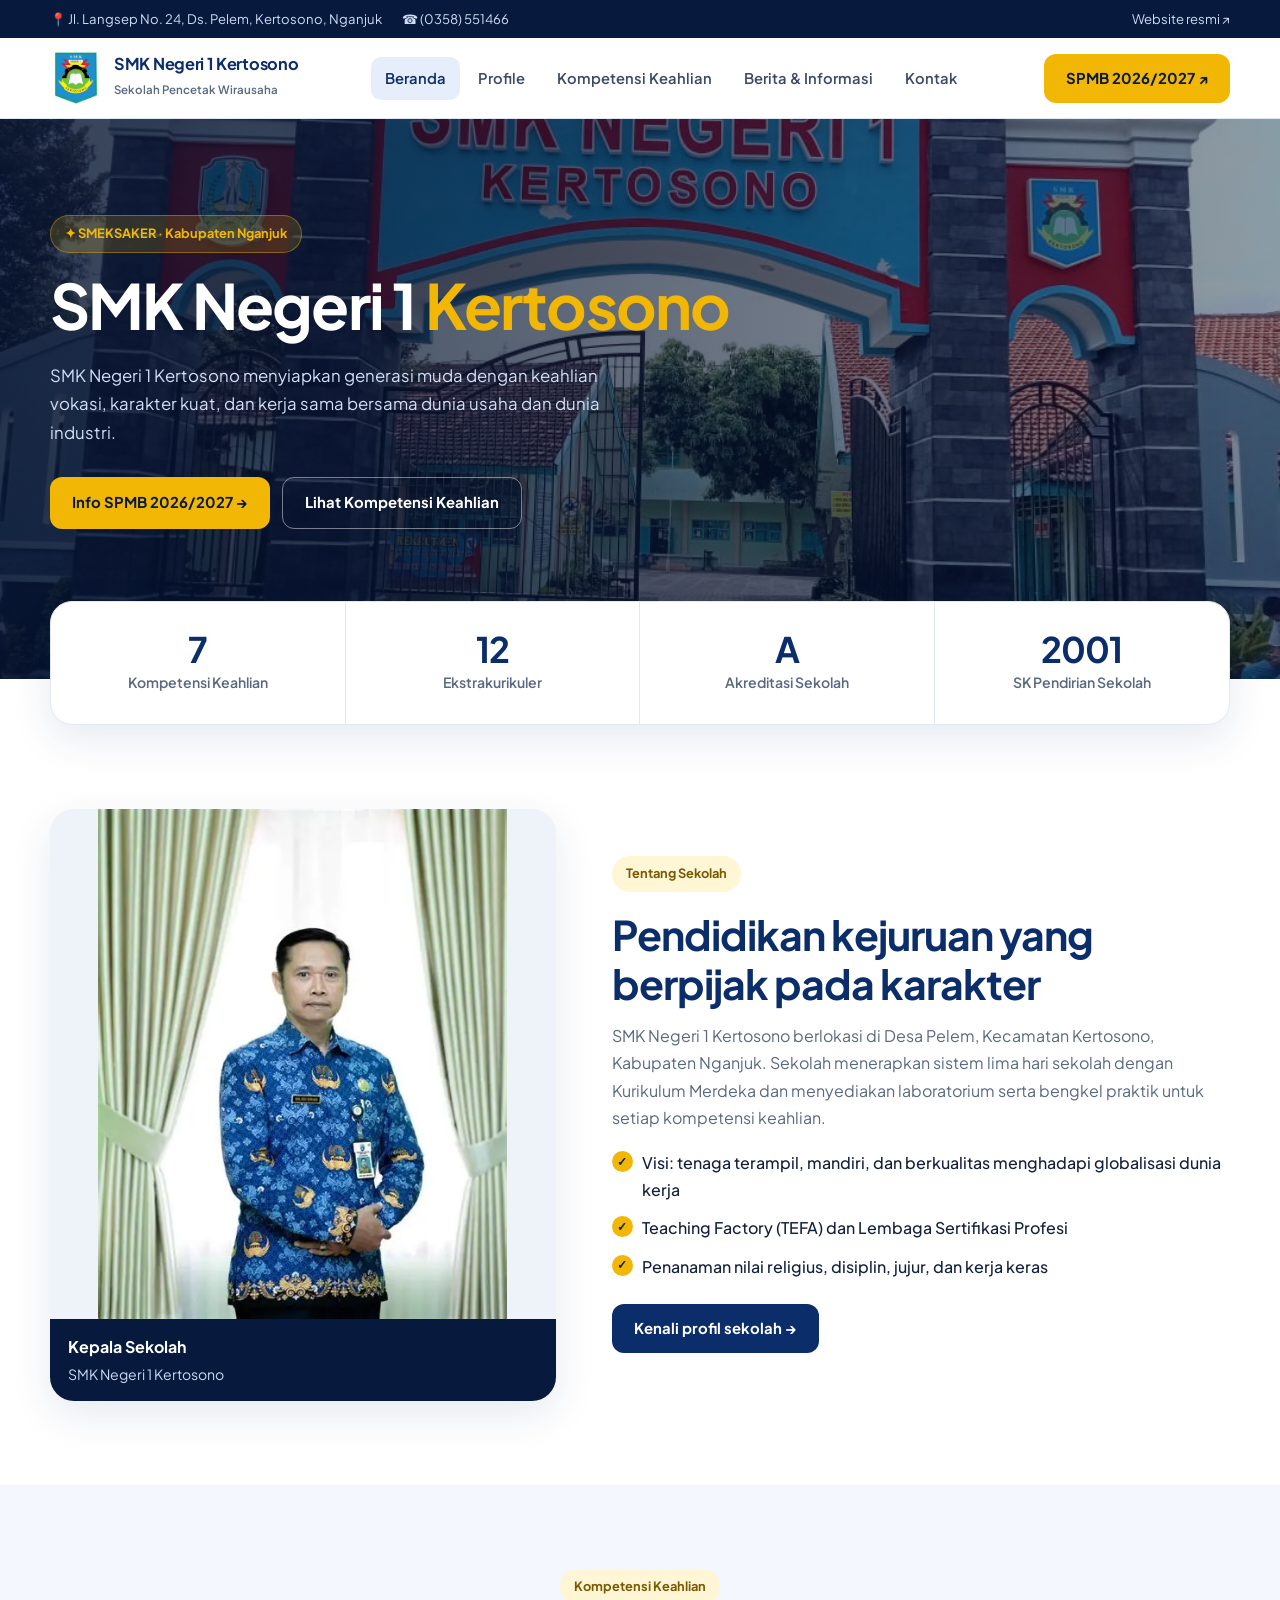
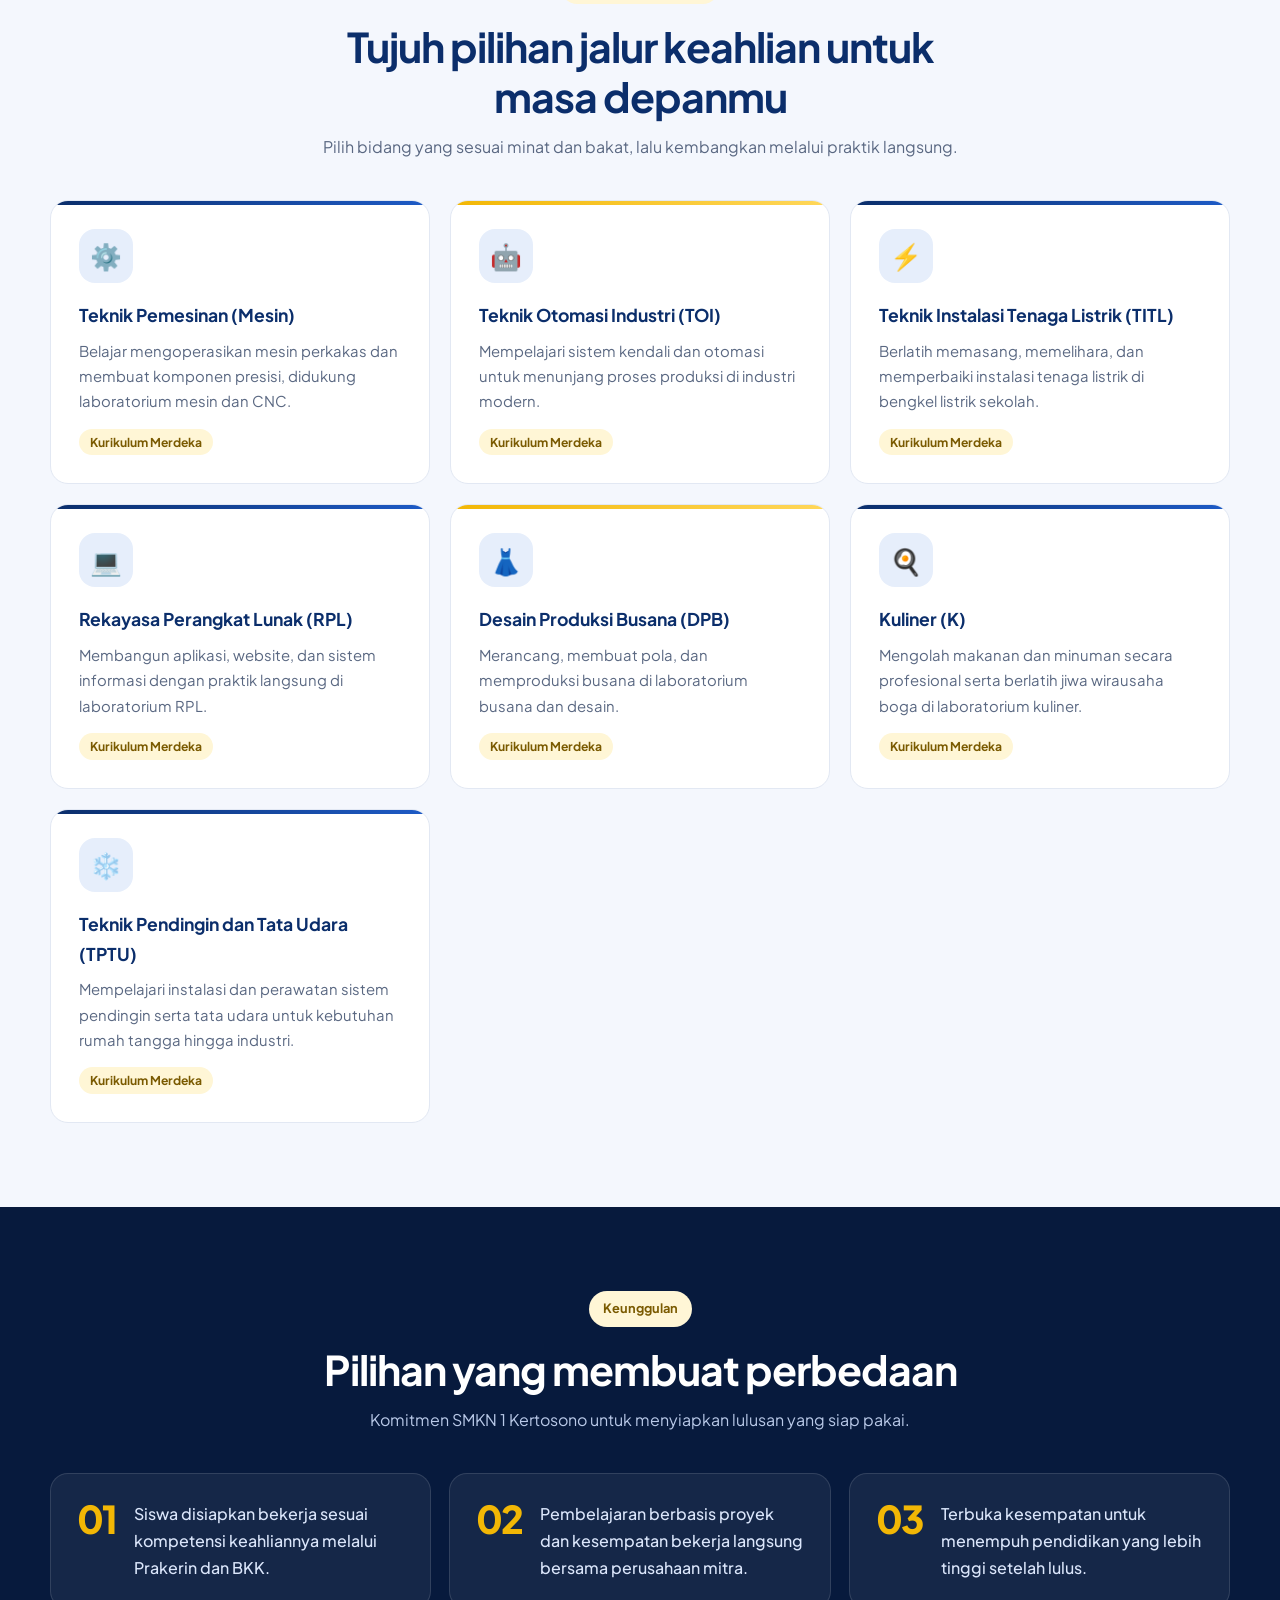
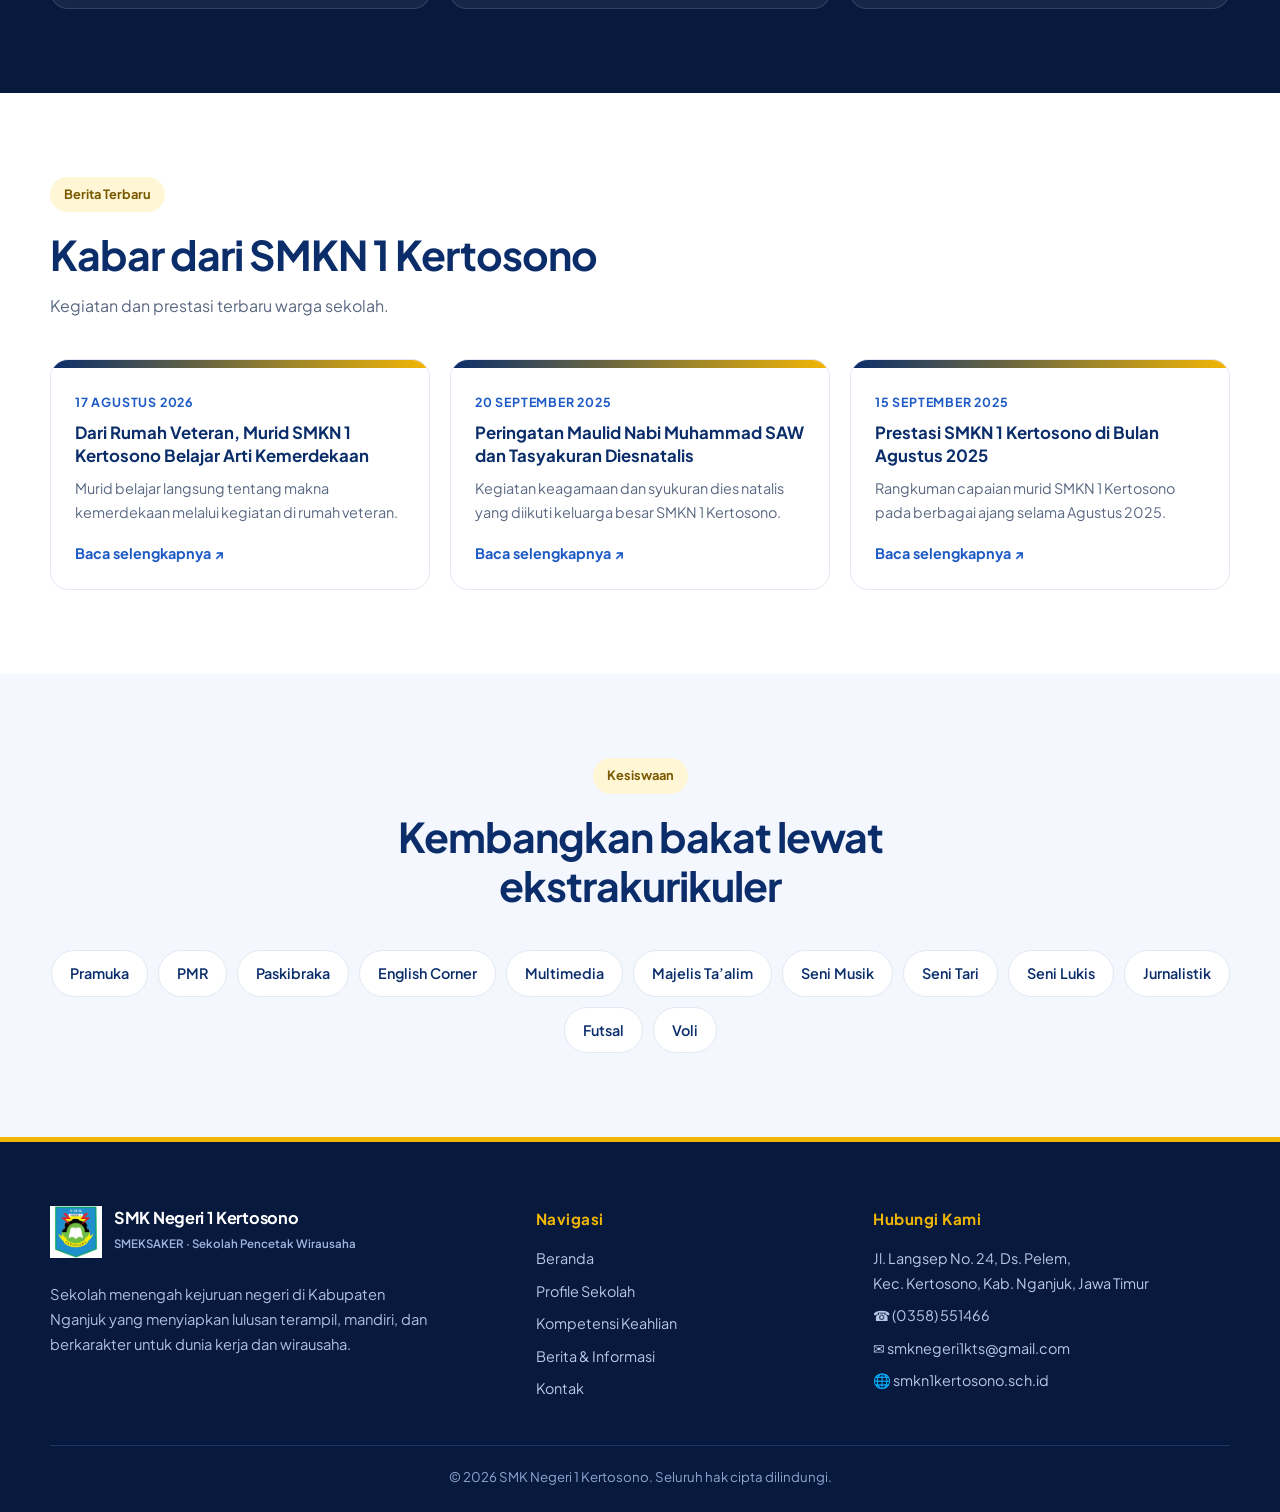
==== index.html @ 8148a969 "Add files via upload" ====
<!DOCTYPE html>
<html lang="id">
<head>
<meta charset="UTF-8">
<meta name="viewport" content="width=device-width, initial-scale=1.0">
<meta name="description" content="Website SMK Negeri 1 Kertosono, Nganjuk, Jawa Timur. Sekolah Pencetak Wirausaha dengan 7 kompetensi keahlian.">
<meta name="theme-color" content="#0b2e6b">
<title>Beranda | SMK Negeri 1 Kertosono</title>
<link rel="stylesheet" href="css/style.css">
</head>
<body>
<div class="topbar"><div class="container">
  <div><span>📍 <a href="https://maps.app.goo.gl/UEgNZaPqDszKERK57" target="_blank" rel="noopener">Jl. Langsep No. 24, Ds. Pelem, Kertosono, Nganjuk</a></span><span>☎ (0358) 551466</span></div>
  <div><a href="https://smkn1kertosono.sch.id/" target="_blank" rel="noopener">Website resmi ↗</a></div>
</div></div>
<header class="site-header">
  <div class="container navbar">
    <a class="brand" href="index.html" aria-label="SMK Negeri 1 Kertosono">
      <span class="brand-mark"><img src="img/logo.png" alt="Logo resmi SMK Negeri 1 Kertosono"></span>
      <span class="brand-text"><strong>SMK Negeri 1 Kertosono</strong><small>Sekolah Pencetak Wirausaha</small></span>
    </a>
    <input type="checkbox" id="menu" class="menu-toggle" aria-hidden="true">
    <label for="menu" class="menu-btn" aria-label="Buka menu">☰</label>
    <nav aria-label="Navigasi utama"><ul class="nav-links"><li><a class="active" href="index.html">Beranda</a></li><li><a class="" href="tentang.html">Profile</a></li><li><a class="" href="jurusan.html">Kompetensi Keahlian</a></li><li><a class="" href="informasi.html">Berita & Informasi</a></li><li><a class="" href="kontak.html">Kontak</a></li></ul></nav>
    <a class="nav-cta" href="https://spmbjatim.net/" target="_blank" rel="noopener">SPMB 2026/2027 ↗</a>
  </div>
</header>
<main>
<section class="hero"><div class="container hero-grid">
  <div>
    <span class="eyebrow">✦ SMEKSAKER · Kabupaten Nganjuk</span>
    <h1>SMK Negeri 1 <span>Kertosono</span></h1>
    <p>SMK Negeri 1 Kertosono menyiapkan generasi muda dengan keahlian vokasi, karakter kuat, dan kerja sama bersama dunia usaha dan dunia industri.</p>
    <div class="hero-actions">
      <a class="btn" href="https://spmbjatim.net/" target="_blank" rel="noopener">Info SPMB 2026/2027 →</a>
      <a class="btn btn-ghost" href="jurusan.html">Lihat Kompetensi Keahlian</a>
    </div>
  </div>
</div></section>

<div class="stats-wrap"><div class="container"><div class="stats">
  <div class="stat"><strong>7</strong><span>Kompetensi Keahlian</span></div>
  <div class="stat"><strong>12</strong><span>Ekstrakurikuler</span></div>
  <div class="stat"><strong>A</strong><span>Akreditasi Sekolah</span></div>
  <div class="stat"><strong>2001</strong><span>SK Pendirian Sekolah</span></div>
</div></div></div>

<section class="section"><div class="container about-grid">
  <figure class="about-visual"><img src="img/pagsigit.png" alt="Kepala Sekolah SMK Negeri 1 Kertosono"><figcaption><strong>Kepala Sekolah</strong><span>SMK Negeri 1 Kertosono</span></figcaption></figure>
  <div class="about-text">
    <span class="eyebrow">Tentang Sekolah</span>
    <div class="section-heading" style="margin-bottom:14px"><h2>Pendidikan kejuruan yang berpijak pada karakter</h2></div>
    <p>SMK Negeri 1 Kertosono berlokasi di Desa Pelem, Kecamatan Kertosono, Kabupaten Nganjuk. Sekolah menerapkan sistem lima hari sekolah dengan Kurikulum Merdeka dan menyediakan laboratorium serta bengkel praktik untuk setiap kompetensi keahlian.</p>
    <ul class="check-list">
      <li>Visi: tenaga terampil, mandiri, dan berkualitas menghadapi globalisasi dunia kerja</li>
      <li>Teaching Factory (TEFA) dan Lembaga Sertifikasi Profesi</li>
      <li>Penanaman nilai religius, disiplin, jujur, dan kerja keras</li>
    </ul>
    <a class="btn btn-primary" href="tentang.html">Kenali profil sekolah →</a>
  </div>
</div></section>

<section class="section section-soft"><div class="container">
  <div class="section-heading center"><span class="eyebrow">Kompetensi Keahlian</span><h2>Tujuh pilihan jalur keahlian untuk masa depanmu</h2><p>Pilih bidang yang sesuai minat dan bakat, lalu kembangkan melalui praktik langsung.</p></div>
  <div class="card-grid">
<article class="card"><div class="icon">⚙️</div><h3>Teknik Pemesinan (Mesin)</h3><p>Belajar mengoperasikan mesin perkakas dan membuat komponen presisi, didukung laboratorium mesin dan CNC.</p><span class="tag">Kurikulum Merdeka</span></article>
<article class="card"><div class="icon">🤖</div><h3>Teknik Otomasi Industri (TOI)</h3><p>Mempelajari sistem kendali dan otomasi untuk menunjang proses produksi di industri modern.</p><span class="tag">Kurikulum Merdeka</span></article>
<article class="card"><div class="icon">⚡</div><h3>Teknik Instalasi Tenaga Listrik (TITL)</h3><p>Berlatih memasang, memelihara, dan memperbaiki instalasi tenaga listrik di bengkel listrik sekolah.</p><span class="tag">Kurikulum Merdeka</span></article>
<article class="card"><div class="icon">💻</div><h3>Rekayasa Perangkat Lunak (RPL)</h3><p>Membangun aplikasi, website, dan sistem informasi dengan praktik langsung di laboratorium RPL.</p><span class="tag">Kurikulum Merdeka</span></article>
<article class="card"><div class="icon">👗</div><h3>Desain Produksi Busana (DPB)</h3><p>Merancang, membuat pola, dan memproduksi busana di laboratorium busana dan desain.</p><span class="tag">Kurikulum Merdeka</span></article>
<article class="card"><div class="icon">🍳</div><h3>Kuliner (K)</h3><p>Mengolah makanan dan minuman secara profesional serta berlatih jiwa wirausaha boga di laboratorium kuliner.</p><span class="tag">Kurikulum Merdeka</span></article>
<article class="card"><div class="icon">❄️</div><h3>Teknik Pendingin dan Tata Udara (TPTU)</h3><p>Mempelajari instalasi dan perawatan sistem pendingin serta tata udara untuk kebutuhan rumah tangga hingga industri.</p><span class="tag">Kurikulum Merdeka</span></article>
  </div>
</div></section>

<section class="section section-dark"><div class="container">
  <div class="section-heading center"><span class="eyebrow">Keunggulan</span><h2>Pilihan yang membuat perbedaan</h2><p>Komitmen SMKN 1 Kertosono untuk menyiapkan lulusan yang siap pakai.</p></div>
  <div class="feature-grid">
    <div class="feature"><div class="num">01</div><p>Siswa disiapkan bekerja sesuai kompetensi keahliannya melalui Prakerin dan BKK.</p></div>
    <div class="feature"><div class="num">02</div><p>Pembelajaran berbasis proyek dan kesempatan bekerja langsung bersama perusahaan mitra.</p></div>
    <div class="feature"><div class="num">03</div><p>Terbuka kesempatan untuk menempuh pendidikan yang lebih tinggi setelah lulus.</p></div>
  </div>
</div></section>

<section class="section"><div class="container">
  <div class="section-heading"><span class="eyebrow">Berita Terbaru</span><h2>Kabar dari SMKN 1 Kertosono</h2><p>Kegiatan dan prestasi terbaru warga sekolah.</p></div>
  <div class="news-grid">
<article class="news-card"><div class="news-top"></div><div class="news-body"><span class="news-date">17 Agustus 2026</span><h3>Dari Rumah Veteran, Murid SMKN 1 Kertosono Belajar Arti Kemerdekaan</h3><p>Murid belajar langsung tentang makna kemerdekaan melalui kegiatan di rumah veteran.</p><a class="text-link" href="https://smkn1kertosono.sch.id/dari-rumah-veteran-murid-smkn-1-kertosono-belajar-arti-kemerdekaan/" target="_blank" rel="noopener">Baca selengkapnya ↗</a></div></article>
<article class="news-card"><div class="news-top"></div><div class="news-body"><span class="news-date">20 September 2025</span><h3>Peringatan Maulid Nabi Muhammad SAW dan Tasyakuran Diesnatalis</h3><p>Kegiatan keagamaan dan syukuran dies natalis yang diikuti keluarga besar SMKN 1 Kertosono.</p><a class="text-link" href="https://smkn1kertosono.sch.id/smk-negeri-1-kertosono-gelar-peringatan-maulid-nabi-muhammad-saw-dan-tasyakuran-diesnatalis/" target="_blank" rel="noopener">Baca selengkapnya ↗</a></div></article>
<article class="news-card"><div class="news-top"></div><div class="news-body"><span class="news-date">15 September 2025</span><h3>Prestasi SMKN 1 Kertosono di Bulan Agustus 2025</h3><p>Rangkuman capaian murid SMKN 1 Kertosono pada berbagai ajang selama Agustus 2025.</p><a class="text-link" href="https://smkn1kertosono.sch.id/prestasi-smkn-1-kertosono-di-bulan-agustus-2025/" target="_blank" rel="noopener">Baca selengkapnya ↗</a></div></article>
  </div>
</div></section>

<section class="section section-soft"><div class="container">
  <div class="section-heading center"><span class="eyebrow">Kesiswaan</span><h2>Kembangkan bakat lewat ekstrakurikuler</h2></div>
  <div class="chips">
    <span class="chip">Pramuka</span><span class="chip">PMR</span><span class="chip">Paskibraka</span><span class="chip">English Corner</span><span class="chip">Multimedia</span><span class="chip">Majelis Ta’alim</span><span class="chip">Seni Musik</span><span class="chip">Seni Tari</span><span class="chip">Seni Lukis</span><span class="chip">Jurnalistik</span><span class="chip">Futsal</span><span class="chip">Voli</span>
  </div>
</div></section>

</main>
<footer class="site-footer">
  <div class="container">
    <div class="footer-grid">
      <div class="footer-brand">
        <a class="brand" href="index.html"><span class="brand-mark"><img src="img/logo.png" alt="Logo resmi SMK Negeri 1 Kertosono"></span><span class="brand-text"><strong>SMK Negeri 1 Kertosono</strong><small>SMEKSAKER · Sekolah Pencetak Wirausaha</small></span></a>
        <p>Sekolah menengah kejuruan negeri di Kabupaten Nganjuk yang menyiapkan lulusan terampil, mandiri, dan berkarakter untuk dunia kerja dan wirausaha.</p>
      </div>
      <div class="footer-col">
        <h4>Navigasi</h4>
        <a href="index.html">Beranda</a><a href="tentang.html">Profile Sekolah</a><a href="jurusan.html">Kompetensi Keahlian</a><a href="informasi.html">Berita &amp; Informasi</a><a href="kontak.html">Kontak</a>
      </div>
      <div class="footer-col">
        <h4>Hubungi Kami</h4>
        <p><a href="https://maps.app.goo.gl/UEgNZaPqDszKERK57" target="_blank" rel="noopener">Jl. Langsep No. 24, Ds. Pelem,<br>Kec. Kertosono, Kab. Nganjuk, Jawa Timur</a></p>
        <p>☎ (0358) 551466</p>
        <a href="mailto:smknegeri1kts@gmail.com">✉ smknegeri1kts@gmail.com</a>
        <a href="https://smkn1kertosono.sch.id/" target="_blank" rel="noopener">🌐 smkn1kertosono.sch.id</a>
      </div>
    </div>
    <div class="copyright">© 2026 SMK Negeri 1 Kertosono. Seluruh hak cipta dilindungi.</div>
  </div>
</footer>
</body>
</html>
---- css/style.css ----
/* =========================================================
   SMK Negeri 1 Kertosono — Stylesheet
   Palet warna: edit hanya di blok :root di bawah ini.
   Jika warna logo asli berbeda, cukup ganti nilai variabelnya.
   ========================================================= */
@import url('https://fonts.googleapis.com/css2?family=Plus+Jakarta+Sans:wght@400;500;600;700;800&display=swap');

:root {
  --navy-900: #071a3d;   /* biru tua pekat: footer, hero */
  --navy-700: #0b2e6b;   /* biru utama (primary) */
  --blue-500: #1e5bc6;   /* biru terang: link, aksen */
  --blue-100: #e6eefb;   /* biru muda: latar ikon */
  --blue-50:  #f4f7fd;   /* latar section lembut */
  --gold-500: #f2b705;   /* kuning emas: tombol & highlight */
  --gold-600: #d99f00;   /* hover emas */
  --gold-100: #fff6d6;   /* latar emas muda */
  --ink: #14213d;
  --muted: #5a6882;
  --line: #e2e8f3;
  --white: #ffffff;
  --radius: 18px;
  --shadow: 0 14px 40px rgba(11, 46, 107, .10);
  --shadow-sm: 0 6px 18px rgba(11, 46, 107, .08);
}

* { box-sizing: border-box; margin: 0; padding: 0; }
html { scroll-behavior: smooth; }
body { font-family: 'Plus Jakarta Sans', 'Segoe UI', Arial, sans-serif; color: var(--ink); background: var(--white); line-height: 1.7; }
a { color: inherit; text-decoration: none; }
ul { list-style: none; }
.container { width: min(1180px, calc(100% - 40px)); margin: auto; }

/* ---------- Topbar ---------- */
.topbar { background: var(--navy-900); color: #cfdcf5; font-size: .82rem; }
.topbar .container { display: flex; justify-content: space-between; gap: 16px; padding: 8px 0; flex-wrap: wrap; }
.topbar span { margin-right: 20px; }
.topbar a:hover { color: var(--gold-500); }

/* ---------- Header ---------- */
.site-header { position: sticky; top: 0; z-index: 50; background: rgba(255,255,255,.97); backdrop-filter: blur(10px); border-bottom: 1px solid var(--line); }
.navbar { min-height: 80px; display: flex; align-items: center; justify-content: space-between; gap: 22px; }
.brand { display: inline-flex; align-items: center; gap: 12px; }
.brand-mark { width: 52px; height: 52px; flex: 0 0 52px; display: grid; place-items: center; background: #fff; overflow: hidden; }
.brand-mark img { display: block; width: 100%; height: 100%; object-fit: contain; }
.brand-text strong { display: block; font-size: 1.02rem; line-height: 1.15; color: var(--navy-700); letter-spacing: -.3px; }
.brand-text small { font-size: .72rem; color: var(--muted); font-weight: 600; }
.nav-links { display: flex; align-items: center; gap: 4px; }
.nav-links a { display: block; padding: 9px 14px; border-radius: 10px; font-size: .92rem; font-weight: 600; color: #3b4a66; transition: .2s; }
.nav-links a:hover { background: var(--blue-50); color: var(--navy-700); }
.nav-links a.active { background: var(--blue-100); color: var(--navy-700); }
.btn, .nav-cta { display: inline-flex; align-items: center; justify-content: center; gap: 8px; padding: 12px 22px; border: 0; border-radius: 12px; font: inherit; font-weight: 700; font-size: .93rem; cursor: pointer; background: var(--gold-500); color: var(--navy-900); transition: .2s; }
.btn:hover, .nav-cta:hover { background: var(--gold-600); transform: translateY(-2px); box-shadow: 0 8px 20px rgba(242,183,5,.35); }
.btn-primary { background: var(--navy-700); color: #fff; }
.btn-primary:hover { background: var(--blue-500); box-shadow: 0 8px 20px rgba(30,91,198,.3); }
.btn-ghost { background: transparent; color: #fff; border: 1.5px solid rgba(255,255,255,.45); }
.btn-ghost:hover { background: rgba(255,255,255,.12); box-shadow: none; }
.menu-toggle, .menu-btn { display: none; }

/* ---------- Hero ---------- */
.hero { position: relative; overflow: hidden; color: #fff; padding: 96px 0 150px;
  background: linear-gradient(90deg, rgba(5,20,48,.82), rgba(5,20,48,.42)), url("../img/gapura.png") center 48% / cover no-repeat; }
.hero::before { content: ""; position: absolute; inset: 0; background: linear-gradient(0deg, rgba(5,20,48,.28), transparent 55%); }
.hero-grid { position: relative; display: grid; grid-template-columns: minmax(0, 1fr); gap: 0; align-items: center; max-width: 1180px; }
.eyebrow { display: inline-flex; align-items: center; gap: 8px; padding: 7px 14px; border-radius: 99px; background: var(--gold-100); color: #7a5a00; font-size: .8rem; font-weight: 700; margin-bottom: 18px; }
.hero .eyebrow { background: rgba(242,183,5,.16); color: var(--gold-500); border: 1px solid rgba(242,183,5,.4); }
.hero h1 { font-size: clamp(2.3rem, 5vw, 3.9rem); line-height: 1.1; letter-spacing: -1.8px; }
.hero h1 span { color: var(--gold-500); }
.hero p { margin: 22px 0 30px; max-width: 580px; color: #d3dff7; font-size: 1.05rem; }
.hero-actions { display: flex; flex-wrap: wrap; gap: 12px; }
.hero-card { background: rgba(255,255,255,.08); border: 1px solid rgba(255,255,255,.18); border-radius: 24px; padding: 30px; backdrop-filter: blur(6px); }
.hero-card h3 { font-size: 1.1rem; margin-bottom: 4px; }
.hero-card p { margin: 0 0 18px; font-size: .9rem; }
.hero-card li { display: flex; gap: 12px; align-items: flex-start; padding: 11px 0; border-top: 1px solid rgba(255,255,255,.14); font-size: .92rem; color: #e6eeff; }
.hero-card li b { color: var(--gold-500); }
.badge { display: inline-block; background: var(--gold-500); color: var(--navy-900); font-weight: 800; font-size: .72rem; padding: 4px 10px; border-radius: 99px; margin-bottom: 14px; }

/* ---------- Stats ---------- */
.stats-wrap { position: relative; z-index: 5; margin-top: -78px; }
.stats { display: grid; grid-template-columns: repeat(4, 1fr); background: #fff; border-radius: 22px; box-shadow: var(--shadow); border: 1px solid var(--line); overflow: hidden; }
.stat { padding: 28px 18px; text-align: center; border-right: 1px solid var(--line); }
.stat:last-child { border-right: 0; }
.stat strong { display: block; font-size: 2.2rem; line-height: 1.1; color: var(--navy-700); letter-spacing: -1px; }
.stat span { color: var(--muted); font-size: .88rem; font-weight: 600; }

/* ---------- Sections ---------- */
.section { padding: 84px 0; }
.section-soft { background: var(--blue-50); }
.section-dark { background: var(--navy-900); color: #fff; }
.section-heading { max-width: 680px; margin-bottom: 40px; }
.section-heading.center { text-align: center; margin-inline: auto; }
.section-heading h2 { font-size: clamp(1.8rem, 3.2vw, 2.6rem); line-height: 1.2; letter-spacing: -1px; color: var(--navy-700); }
.section-dark .section-heading h2 { color: #fff; }
.section-heading p { margin-top: 12px; color: var(--muted); }
.section-dark .section-heading p { color: #b9c9e8; }
.two-col { display: grid; grid-template-columns: 1fr 1fr; gap: 28px; align-items: start; }
.about-grid { display: grid; grid-template-columns: .9fr 1.1fr; gap: 56px; align-items: center; }
.about-visual { margin: 0; position: relative; overflow: hidden; border-radius: 24px; box-shadow: var(--shadow); background: #eef3fa; }
.about-visual img { display: block; width: 100%; height: auto; max-height: 510px; object-fit: contain; background: #eef3fa; }
.about-visual figcaption { display: flex; flex-direction: column; gap: 3px; padding: 14px 18px; background: var(--navy-900); color: #fff; }
.about-visual figcaption strong { font-size: 1rem; }
.about-visual figcaption span { color: #cbd9f5; font-size: .88rem; }
.about-text p { color: var(--muted); margin-bottom: 14px; }
.check-list { display: grid; gap: 11px; margin: 18px 0 24px; }
.check-list li { padding-left: 30px; position: relative; font-weight: 500; }
.check-list li::before { content: "✓"; position: absolute; left: 0; top: 2px; width: 21px; height: 21px; border-radius: 50%; display: grid; place-items: center; background: var(--gold-500); color: var(--navy-900); font-size: .72rem; font-weight: 800; }

/* ---------- Cards ---------- */
.card-grid { display: grid; grid-template-columns: repeat(3, 1fr); gap: 20px; }
.card { background: #fff; border: 1px solid var(--line); border-radius: var(--radius); padding: 28px; position: relative; overflow: hidden; transition: .25s; }
.card::before { content: ""; position: absolute; left: 0; top: 0; right: 0; height: 4px; background: linear-gradient(90deg, var(--navy-700), var(--blue-500)); }
.card:nth-child(3n+2)::before { background: linear-gradient(90deg, var(--gold-500), #ffd75a); }
.card:hover { transform: translateY(-6px); box-shadow: var(--shadow); border-color: #cfdcf3; }
.icon { width: 54px; height: 54px; display: grid; place-items: center; border-radius: 16px; background: var(--blue-100); font-size: 1.6rem; margin-bottom: 18px; }
.card h3 { font-size: 1.1rem; color: var(--navy-700); margin-bottom: 8px; }
.card p { color: var(--muted); font-size: .93rem; }
.tag { display: inline-block; margin-top: 14px; padding: 3px 11px; border-radius: 99px; background: var(--gold-100); color: #7a5a00; font-size: .76rem; font-weight: 700; }
.text-link { display: inline-block; margin-top: 16px; color: var(--blue-500); font-weight: 700; font-size: .9rem; }
.text-link:hover { color: var(--navy-700); text-decoration: underline; }

.feature { display: flex; gap: 18px; padding: 26px; border-radius: var(--radius); background: rgba(255,255,255,.06); border: 1px solid rgba(255,255,255,.12); }
.feature .num { font-size: 2.4rem; font-weight: 800; color: var(--gold-500); line-height: 1; letter-spacing: -2px; }
.feature p { color: #dbe6fb; font-weight: 500; }
.feature-grid { display: grid; grid-template-columns: repeat(3, 1fr); gap: 18px; }

.chips { display: flex; flex-wrap: wrap; gap: 10px; justify-content: center; }
.chip { padding: 10px 18px; border-radius: 99px; background: #fff; border: 1px solid var(--line); font-weight: 600; font-size: .9rem; color: var(--navy-700); transition: .2s; }
.chip:hover { background: var(--navy-700); color: #fff; border-color: var(--navy-700); }

/* ---------- News ---------- */
.news-grid { display: grid; grid-template-columns: repeat(3, 1fr); gap: 20px; }
.news-card { background: #fff; border-radius: var(--radius); border: 1px solid var(--line); overflow: hidden; transition: .25s; display: flex; flex-direction: column; }
.news-card:hover { transform: translateY(-5px); box-shadow: var(--shadow); }
.news-top { height: 8px; background: linear-gradient(90deg, var(--navy-700), var(--gold-500)); }
.news-body { padding: 24px; display: flex; flex-direction: column; flex: 1; }
.news-date { font-size: .78rem; font-weight: 700; color: var(--blue-500); text-transform: uppercase; letter-spacing: .8px; }
.news-body h3 { margin: 8px 0; font-size: 1.05rem; line-height: 1.4; color: var(--navy-700); }
.news-body p { color: var(--muted); font-size: .9rem; flex: 1; }

.info-list { display: grid; gap: 16px; }
.info-row { display: grid; grid-template-columns: 110px 1fr; gap: 22px; padding: 22px; border: 1px solid var(--line); border-radius: 16px; background: #fff; transition: .2s; }
.info-row:hover { box-shadow: var(--shadow-sm); border-color: #cfdcf3; }
.date-box { align-self: start; text-align: center; background: var(--navy-700); color: #fff; padding: 12px 8px; border-radius: 14px; font-weight: 800; font-size: 1.6rem; line-height: 1.1; }
.date-box small { display: block; color: var(--gold-500); font-size: .7rem; letter-spacing: .5px; margin-top: 4px; }
.info-row h3 { color: var(--navy-700); font-size: 1.08rem; }
.info-row p { color: var(--muted); margin-top: 4px; font-size: .93rem; }

/* ---------- Page hero ---------- */
.page-hero { position: relative; overflow: hidden; padding: 70px 0; color: #fff; background: linear-gradient(135deg, var(--navy-900), var(--navy-700)); }
.page-hero::after { content: ""; position: absolute; right: -80px; top: -80px; width: 320px; height: 320px; border-radius: 50%; border: 36px solid rgba(242,183,5,.22); }
.page-hero .container { position: relative; z-index: 2; }
.page-hero h1 { font-size: clamp(2rem, 4vw, 3.1rem); letter-spacing: -1.3px; line-height: 1.15; }
.page-hero p { margin-top: 12px; max-width: 680px; color: #cfdcf5; }
.breadcrumb { font-size: .86rem; color: #9fb4de; margin-bottom: 14px; }
.breadcrumb a { color: var(--gold-500); font-weight: 600; }

.content-card { background: #fff; border: 1px solid var(--line); border-radius: var(--radius); padding: 32px; }
.content-card h2 { font-size: 1.4rem; color: var(--navy-700); margin-bottom: 12px; }
.content-card p { color: var(--muted); margin-bottom: 12px; }
.mission-list { counter-reset: m; display: grid; gap: 12px; margin-top: 14px; }
.mission-list li { counter-increment: m; display: flex; gap: 14px; color: var(--muted); font-size: .94rem; }
.mission-list li::before { content: counter(m); flex: 0 0 28px; height: 28px; border-radius: 9px; display: grid; place-items: center; background: var(--navy-700); color: var(--gold-500); font-weight: 800; font-size: .8rem; }
.vision-box { padding: 30px; border-radius: var(--radius); color: #fff; background: linear-gradient(135deg, var(--navy-700), var(--blue-500)); border-left: 6px solid var(--gold-500); }
.vision-box small { color: var(--gold-500); font-weight: 800; letter-spacing: 1.4px; text-transform: uppercase; }
.vision-box p { margin-top: 8px; font-size: 1.2rem; font-weight: 600; line-height: 1.5; }

.profile-table { width: 100%; border-collapse: collapse; font-size: .94rem; }
.profile-table td { padding: 12px 4px; border-bottom: 1px solid var(--line); vertical-align: top; }
.profile-table td:first-child { width: 42%; color: var(--muted); font-weight: 600; }
.profile-table td:last-child { font-weight: 600; color: var(--navy-700); }

/* ---------- Contact / form ---------- */
.contact-grid { display: grid; grid-template-columns: repeat(3, 1fr); gap: 18px; }
.contact-card { background: #fff; border: 1px solid var(--line); border-radius: var(--radius); padding: 26px; }
.contact-card h3 { color: var(--navy-700); margin-bottom: 4px; }
.contact-card p { color: var(--muted); font-size: .94rem; overflow-wrap: anywhere; }
.form-grid { display: grid; gap: 15px; }
.form-group { display: grid; gap: 7px; }
.form-group label { font-weight: 700; font-size: .9rem; color: var(--navy-700); }
.form-group input, .form-group textarea { width: 100%; padding: 13px 15px; border: 1.5px solid #d6dfef; border-radius: 12px; font: inherit; color: var(--ink); background: #fff; }
.form-group textarea { min-height: 130px; resize: vertical; }
.form-group input:focus, .form-group textarea:focus { outline: 4px solid rgba(30,91,198,.15); border-color: var(--blue-500); }
.notice { padding: 14px 16px; background: var(--gold-100); color: #6b5000; border: 1px solid #f2dc8a; border-radius: 12px; font-size: .88rem; margin-bottom: 20px; }

/* ---------- CTA ---------- */
.cta-band { position: relative; overflow: hidden; padding: 48px; border-radius: 28px; color: #fff; display: flex; align-items: center; justify-content: space-between; gap: 28px; background: linear-gradient(120deg, var(--navy-900), var(--navy-700)); }
.cta-band::after { content: ""; position: absolute; right: -60px; bottom: -90px; width: 260px; height: 260px; border-radius: 50%; border: 30px solid rgba(242,183,5,.3); }
.cta-band > * { position: relative; z-index: 2; }
.cta-band h2 { font-size: clamp(1.5rem, 3vw, 2.1rem); letter-spacing: -.8px; }
.cta-band p { color: #cbd9f5; margin-top: 6px; }
.cta-band .btn { flex-shrink: 0; }

/* ---------- Footer ---------- */
.site-footer { background: var(--navy-900); color: #fff; padding: 64px 0 24px; border-top: 5px solid var(--gold-500); }
.footer-grid { display: grid; grid-template-columns: 1.5fr 1fr 1.2fr; gap: 40px; padding-bottom: 36px; }
.footer-brand .brand-text strong { color: #fff; }
.footer-brand .brand-text small { color: #9fb4de; }
.footer-brand p { color: #aebfe0; max-width: 380px; margin-top: 16px; font-size: .92rem; }
.footer-col h4 { margin-bottom: 14px; color: var(--gold-500); font-size: .95rem; letter-spacing: .5px; }
.footer-col a, .footer-col p { display: block; color: #b8c8e6; font-size: .9rem; margin: 8px 0; }
.footer-col a:hover { color: var(--gold-500); }
.copyright { border-top: 1px solid #1c3466; padding-top: 20px; color: #8fa5d0; font-size: .83rem; text-align: center; }

/* ---------- Responsive ---------- */
@media (max-width: 960px) {
  .menu-btn { display: grid; place-items: center; width: 46px; height: 46px; border-radius: 12px; background: var(--blue-100); color: var(--navy-700); font-size: 1.4rem; cursor: pointer; order: 3; }
  .nav-cta { display: none; }
  .navbar { flex-wrap: wrap; }
  nav { order: 4; width: 100%; display: none; padding-bottom: 14px; }
  .menu-toggle:checked ~ nav { display: block; }
  .nav-links { flex-direction: column; align-items: stretch; }
  .hero-grid, .two-col, .about-grid { grid-template-columns: 1fr; gap: 32px; }
  .hero { padding: 70px 0 130px; background-position: center; }
  .card-grid, .news-grid, .feature-grid { grid-template-columns: repeat(2, 1fr); }
  .stats { grid-template-columns: repeat(2, 1fr); }
  .stat:nth-child(2) { border-right: 0; }
  .stat:nth-child(-n+2) { border-bottom: 1px solid var(--line); }
  .contact-grid { grid-template-columns: 1fr; }
  .footer-grid { grid-template-columns: 1fr 1fr; }
}
@media (max-width: 600px) {
  .container { width: min(100% - 28px, 1180px); }
  .topbar .container { justify-content: center; text-align: center; }
  .card-grid, .news-grid, .feature-grid, .footer-grid { grid-template-columns: 1fr; }
  .section { padding: 58px 0; }
  .info-row { grid-template-columns: 1fr; gap: 12px; }
  .date-box { width: 96px; }
  .cta-band { padding: 30px 24px; flex-direction: column; align-items: flex-start; }
  .brand-text small { display: none; }
}
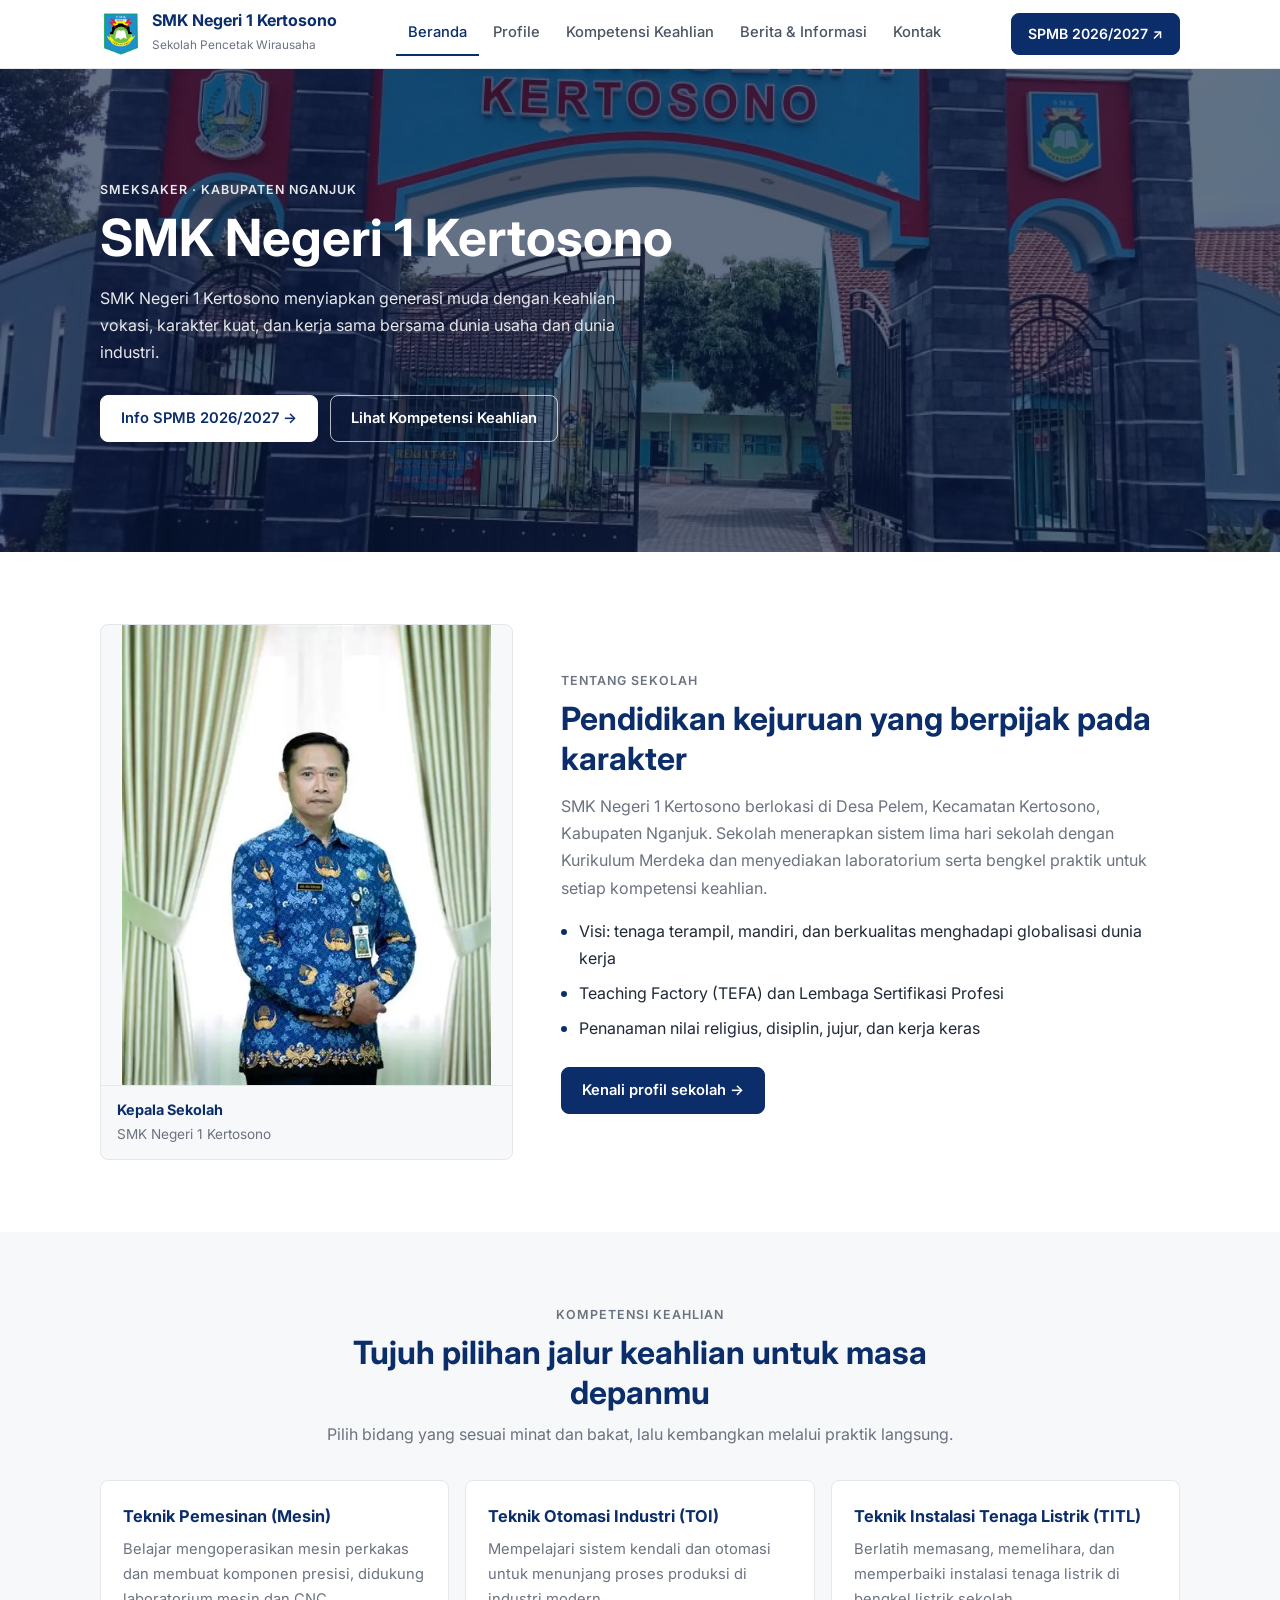
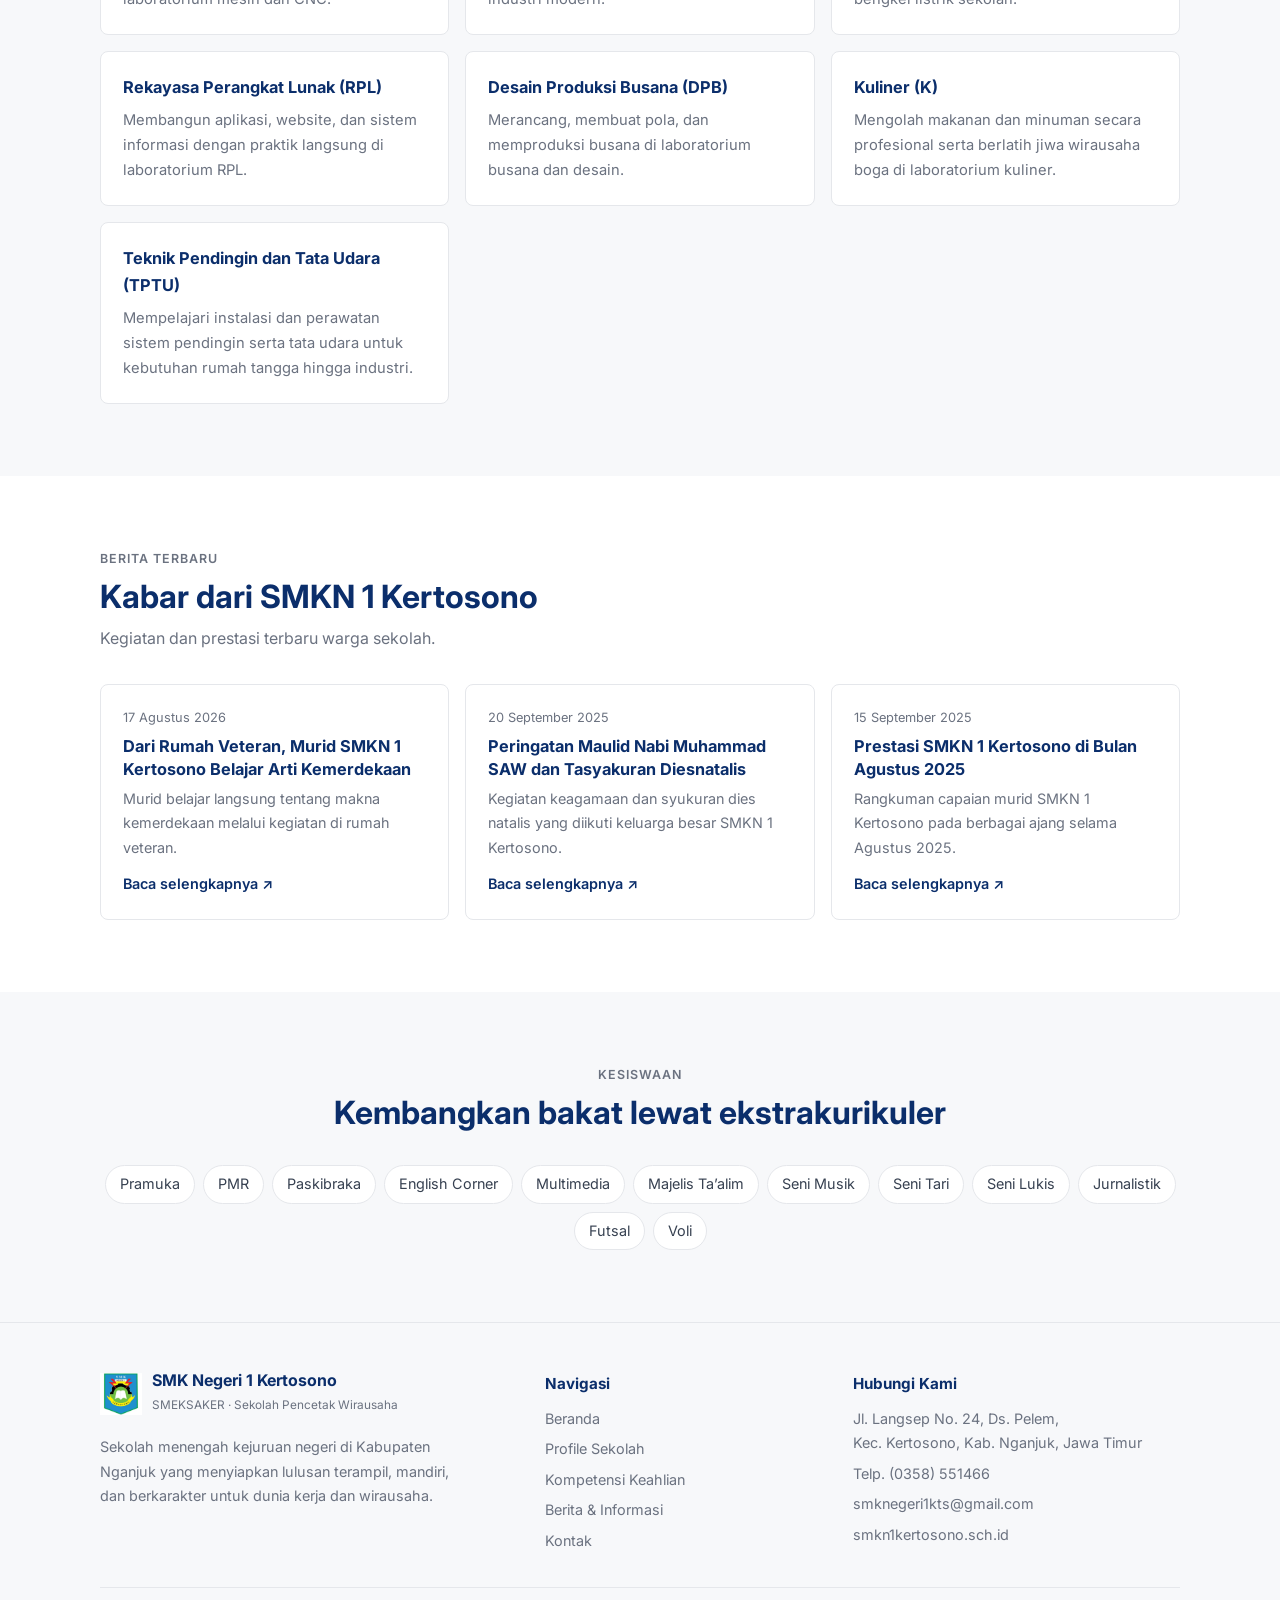
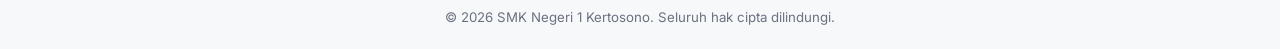
==== commit 041f1f15: "Add files via upload" ====
--- a/index.html
+++ b/index.html
@@ -9,10 +9,6 @@
 <link rel="stylesheet" href="css/style.css">
 </head>
 <body>
-<div class="topbar"><div class="container">
-  <div><span>📍 <a href="https://maps.app.goo.gl/UEgNZaPqDszKERK57" target="_blank" rel="noopener">Jl. Langsep No. 24, Ds. Pelem, Kertosono, Nganjuk</a></span><span>☎ (0358) 551466</span></div>
-  <div><a href="https://smkn1kertosono.sch.id/" target="_blank" rel="noopener">Website resmi ↗</a></div>
-</div></div>
 <header class="site-header">
   <div class="container navbar">
     <a class="brand" href="index.html" aria-label="SMK Negeri 1 Kertosono">
@@ -28,7 +24,7 @@
 <main>
 <section class="hero"><div class="container hero-grid">
   <div>
-    <span class="eyebrow">✦ SMEKSAKER · Kabupaten Nganjuk</span>
+    <span class="eyebrow">SMEKSAKER · Kabupaten Nganjuk</span>
     <h1>SMK Negeri 1 <span>Kertosono</span></h1>
     <p>SMK Negeri 1 Kertosono menyiapkan generasi muda dengan keahlian vokasi, karakter kuat, dan kerja sama bersama dunia usaha dan dunia industri.</p>
     <div class="hero-actions">
@@ -37,13 +33,6 @@
     </div>
   </div>
 </div></section>
-
-<div class="stats-wrap"><div class="container"><div class="stats">
-  <div class="stat"><strong>7</strong><span>Kompetensi Keahlian</span></div>
-  <div class="stat"><strong>12</strong><span>Ekstrakurikuler</span></div>
-  <div class="stat"><strong>A</strong><span>Akreditasi Sekolah</span></div>
-  <div class="stat"><strong>2001</strong><span>SK Pendirian Sekolah</span></div>
-</div></div></div>
 
 <section class="section"><div class="container about-grid">
   <figure class="about-visual"><img src="img/pagsigit.png" alt="Kepala Sekolah SMK Negeri 1 Kertosono"><figcaption><strong>Kepala Sekolah</strong><span>SMK Negeri 1 Kertosono</span></figcaption></figure>
@@ -63,31 +52,22 @@
 <section class="section section-soft"><div class="container">
   <div class="section-heading center"><span class="eyebrow">Kompetensi Keahlian</span><h2>Tujuh pilihan jalur keahlian untuk masa depanmu</h2><p>Pilih bidang yang sesuai minat dan bakat, lalu kembangkan melalui praktik langsung.</p></div>
   <div class="card-grid">
-<article class="card"><div class="icon">⚙️</div><h3>Teknik Pemesinan (Mesin)</h3><p>Belajar mengoperasikan mesin perkakas dan membuat komponen presisi, didukung laboratorium mesin dan CNC.</p><span class="tag">Kurikulum Merdeka</span></article>
-<article class="card"><div class="icon">🤖</div><h3>Teknik Otomasi Industri (TOI)</h3><p>Mempelajari sistem kendali dan otomasi untuk menunjang proses produksi di industri modern.</p><span class="tag">Kurikulum Merdeka</span></article>
-<article class="card"><div class="icon">⚡</div><h3>Teknik Instalasi Tenaga Listrik (TITL)</h3><p>Berlatih memasang, memelihara, dan memperbaiki instalasi tenaga listrik di bengkel listrik sekolah.</p><span class="tag">Kurikulum Merdeka</span></article>
-<article class="card"><div class="icon">💻</div><h3>Rekayasa Perangkat Lunak (RPL)</h3><p>Membangun aplikasi, website, dan sistem informasi dengan praktik langsung di laboratorium RPL.</p><span class="tag">Kurikulum Merdeka</span></article>
-<article class="card"><div class="icon">👗</div><h3>Desain Produksi Busana (DPB)</h3><p>Merancang, membuat pola, dan memproduksi busana di laboratorium busana dan desain.</p><span class="tag">Kurikulum Merdeka</span></article>
-<article class="card"><div class="icon">🍳</div><h3>Kuliner (K)</h3><p>Mengolah makanan dan minuman secara profesional serta berlatih jiwa wirausaha boga di laboratorium kuliner.</p><span class="tag">Kurikulum Merdeka</span></article>
-<article class="card"><div class="icon">❄️</div><h3>Teknik Pendingin dan Tata Udara (TPTU)</h3><p>Mempelajari instalasi dan perawatan sistem pendingin serta tata udara untuk kebutuhan rumah tangga hingga industri.</p><span class="tag">Kurikulum Merdeka</span></article>
-  </div>
-</div></section>
-
-<section class="section section-dark"><div class="container">
-  <div class="section-heading center"><span class="eyebrow">Keunggulan</span><h2>Pilihan yang membuat perbedaan</h2><p>Komitmen SMKN 1 Kertosono untuk menyiapkan lulusan yang siap pakai.</p></div>
-  <div class="feature-grid">
-    <div class="feature"><div class="num">01</div><p>Siswa disiapkan bekerja sesuai kompetensi keahliannya melalui Prakerin dan BKK.</p></div>
-    <div class="feature"><div class="num">02</div><p>Pembelajaran berbasis proyek dan kesempatan bekerja langsung bersama perusahaan mitra.</p></div>
-    <div class="feature"><div class="num">03</div><p>Terbuka kesempatan untuk menempuh pendidikan yang lebih tinggi setelah lulus.</p></div>
+<article class="card"><h3>Teknik Pemesinan (Mesin)</h3><p>Belajar mengoperasikan mesin perkakas dan membuat komponen presisi, didukung laboratorium mesin dan CNC.</p></article>
+<article class="card"><h3>Teknik Otomasi Industri (TOI)</h3><p>Mempelajari sistem kendali dan otomasi untuk menunjang proses produksi di industri modern.</p></article>
+<article class="card"><h3>Teknik Instalasi Tenaga Listrik (TITL)</h3><p>Berlatih memasang, memelihara, dan memperbaiki instalasi tenaga listrik di bengkel listrik sekolah.</p></article>
+<article class="card"><h3>Rekayasa Perangkat Lunak (RPL)</h3><p>Membangun aplikasi, website, dan sistem informasi dengan praktik langsung di laboratorium RPL.</p></article>
+<article class="card"><h3>Desain Produksi Busana (DPB)</h3><p>Merancang, membuat pola, dan memproduksi busana di laboratorium busana dan desain.</p></article>
+<article class="card"><h3>Kuliner (K)</h3><p>Mengolah makanan dan minuman secara profesional serta berlatih jiwa wirausaha boga di laboratorium kuliner.</p></article>
+<article class="card"><h3>Teknik Pendingin dan Tata Udara (TPTU)</h3><p>Mempelajari instalasi dan perawatan sistem pendingin serta tata udara untuk kebutuhan rumah tangga hingga industri.</p></article>
   </div>
 </div></section>
 
 <section class="section"><div class="container">
   <div class="section-heading"><span class="eyebrow">Berita Terbaru</span><h2>Kabar dari SMKN 1 Kertosono</h2><p>Kegiatan dan prestasi terbaru warga sekolah.</p></div>
   <div class="news-grid">
-<article class="news-card"><div class="news-top"></div><div class="news-body"><span class="news-date">17 Agustus 2026</span><h3>Dari Rumah Veteran, Murid SMKN 1 Kertosono Belajar Arti Kemerdekaan</h3><p>Murid belajar langsung tentang makna kemerdekaan melalui kegiatan di rumah veteran.</p><a class="text-link" href="https://smkn1kertosono.sch.id/dari-rumah-veteran-murid-smkn-1-kertosono-belajar-arti-kemerdekaan/" target="_blank" rel="noopener">Baca selengkapnya ↗</a></div></article>
-<article class="news-card"><div class="news-top"></div><div class="news-body"><span class="news-date">20 September 2025</span><h3>Peringatan Maulid Nabi Muhammad SAW dan Tasyakuran Diesnatalis</h3><p>Kegiatan keagamaan dan syukuran dies natalis yang diikuti keluarga besar SMKN 1 Kertosono.</p><a class="text-link" href="https://smkn1kertosono.sch.id/smk-negeri-1-kertosono-gelar-peringatan-maulid-nabi-muhammad-saw-dan-tasyakuran-diesnatalis/" target="_blank" rel="noopener">Baca selengkapnya ↗</a></div></article>
-<article class="news-card"><div class="news-top"></div><div class="news-body"><span class="news-date">15 September 2025</span><h3>Prestasi SMKN 1 Kertosono di Bulan Agustus 2025</h3><p>Rangkuman capaian murid SMKN 1 Kertosono pada berbagai ajang selama Agustus 2025.</p><a class="text-link" href="https://smkn1kertosono.sch.id/prestasi-smkn-1-kertosono-di-bulan-agustus-2025/" target="_blank" rel="noopener">Baca selengkapnya ↗</a></div></article>
+<article class="news-card"><div class="news-body"><span class="news-date">17 Agustus 2026</span><h3>Dari Rumah Veteran, Murid SMKN 1 Kertosono Belajar Arti Kemerdekaan</h3><p>Murid belajar langsung tentang makna kemerdekaan melalui kegiatan di rumah veteran.</p><a class="text-link" href="https://smkn1kertosono.sch.id/dari-rumah-veteran-murid-smkn-1-kertosono-belajar-arti-kemerdekaan/" target="_blank" rel="noopener">Baca selengkapnya ↗</a></div></article>
+<article class="news-card"><div class="news-body"><span class="news-date">20 September 2025</span><h3>Peringatan Maulid Nabi Muhammad SAW dan Tasyakuran Diesnatalis</h3><p>Kegiatan keagamaan dan syukuran dies natalis yang diikuti keluarga besar SMKN 1 Kertosono.</p><a class="text-link" href="https://smkn1kertosono.sch.id/smk-negeri-1-kertosono-gelar-peringatan-maulid-nabi-muhammad-saw-dan-tasyakuran-diesnatalis/" target="_blank" rel="noopener">Baca selengkapnya ↗</a></div></article>
+<article class="news-card"><div class="news-body"><span class="news-date">15 September 2025</span><h3>Prestasi SMKN 1 Kertosono di Bulan Agustus 2025</h3><p>Rangkuman capaian murid SMKN 1 Kertosono pada berbagai ajang selama Agustus 2025.</p><a class="text-link" href="https://smkn1kertosono.sch.id/prestasi-smkn-1-kertosono-di-bulan-agustus-2025/" target="_blank" rel="noopener">Baca selengkapnya ↗</a></div></article>
   </div>
 </div></section>
 
@@ -113,9 +93,9 @@
       <div class="footer-col">
         <h4>Hubungi Kami</h4>
         <p><a href="https://maps.app.goo.gl/UEgNZaPqDszKERK57" target="_blank" rel="noopener">Jl. Langsep No. 24, Ds. Pelem,<br>Kec. Kertosono, Kab. Nganjuk, Jawa Timur</a></p>
-        <p>☎ (0358) 551466</p>
-        <a href="mailto:smknegeri1kts@gmail.com">✉ smknegeri1kts@gmail.com</a>
-        <a href="https://smkn1kertosono.sch.id/" target="_blank" rel="noopener">🌐 smkn1kertosono.sch.id</a>
+        <p>Telp. (0358) 551466</p>
+        <a href="mailto:smknegeri1kts@gmail.com">smknegeri1kts@gmail.com</a>
+        <a href="https://smkn1kertosono.sch.id/" target="_blank" rel="noopener">smkn1kertosono.sch.id</a>
       </div>
     </div>
     <div class="copyright">© 2026 SMK Negeri 1 Kertosono. Seluruh hak cipta dilindungi.</div>
--- a/css/style.css
+++ b/css/style.css
@@ -1,229 +1,169 @@
 /* =========================================================
-   SMK Negeri 1 Kertosono — Stylesheet
-   Palet warna: edit hanya di blok :root di bawah ini.
-   Jika warna logo asli berbeda, cukup ganti nilai variabelnya.
+   SMK Negeri 1 Kertosono — Stylesheet (versi sederhana)
+   Warna diatur di blok :root di bawah ini.
    ========================================================= */
-@import url('https://fonts.googleapis.com/css2?family=Plus+Jakarta+Sans:wght@400;500;600;700;800&display=swap');
+@import url('https://fonts.googleapis.com/css2?family=Inter:wght@400;500;600;700&display=swap');
 
 :root {
-  --navy-900: #071a3d;   /* biru tua pekat: footer, hero */
-  --navy-700: #0b2e6b;   /* biru utama (primary) */
-  --blue-500: #1e5bc6;   /* biru terang: link, aksen */
-  --blue-100: #e6eefb;   /* biru muda: latar ikon */
-  --blue-50:  #f4f7fd;   /* latar section lembut */
-  --gold-500: #f2b705;   /* kuning emas: tombol & highlight */
-  --gold-600: #d99f00;   /* hover emas */
-  --gold-100: #fff6d6;   /* latar emas muda */
-  --ink: #14213d;
-  --muted: #5a6882;
-  --line: #e2e8f3;
+  --primary: #0b2e6b;    /* biru utama */
+  --primary-dark: #071a3d;
+  --accent: #f2b705;     /* kuning, dipakai hemat */
+  --ink: #1f2937;
+  --muted: #6b7280;
+  --line: #e5e7eb;
+  --soft: #f7f8fa;
   --white: #ffffff;
-  --radius: 18px;
-  --shadow: 0 14px 40px rgba(11, 46, 107, .10);
-  --shadow-sm: 0 6px 18px rgba(11, 46, 107, .08);
+  --radius: 8px;
 }
 
 * { box-sizing: border-box; margin: 0; padding: 0; }
 html { scroll-behavior: smooth; }
-body { font-family: 'Plus Jakarta Sans', 'Segoe UI', Arial, sans-serif; color: var(--ink); background: var(--white); line-height: 1.7; }
+body { font-family: 'Inter', 'Segoe UI', Arial, sans-serif; color: var(--ink); background: var(--white); line-height: 1.7; font-size: 16px; }
 a { color: inherit; text-decoration: none; }
 ul { list-style: none; }
-.container { width: min(1180px, calc(100% - 40px)); margin: auto; }
-
-/* ---------- Topbar ---------- */
-.topbar { background: var(--navy-900); color: #cfdcf5; font-size: .82rem; }
-.topbar .container { display: flex; justify-content: space-between; gap: 16px; padding: 8px 0; flex-wrap: wrap; }
-.topbar span { margin-right: 20px; }
-.topbar a:hover { color: var(--gold-500); }
+img { max-width: 100%; }
+.container { width: min(1080px, calc(100% - 40px)); margin: auto; }
 
 /* ---------- Header ---------- */
-.site-header { position: sticky; top: 0; z-index: 50; background: rgba(255,255,255,.97); backdrop-filter: blur(10px); border-bottom: 1px solid var(--line); }
-.navbar { min-height: 80px; display: flex; align-items: center; justify-content: space-between; gap: 22px; }
-.brand { display: inline-flex; align-items: center; gap: 12px; }
-.brand-mark { width: 52px; height: 52px; flex: 0 0 52px; display: grid; place-items: center; background: #fff; overflow: hidden; }
+.site-header { position: sticky; top: 0; z-index: 50; background: #fff; border-bottom: 1px solid var(--line); }
+.navbar { min-height: 68px; display: flex; align-items: center; justify-content: space-between; gap: 20px; }
+.brand { display: inline-flex; align-items: center; gap: 10px; }
+.brand-mark { width: 42px; height: 42px; flex: 0 0 42px; display: grid; place-items: center; overflow: hidden; }
 .brand-mark img { display: block; width: 100%; height: 100%; object-fit: contain; }
-.brand-text strong { display: block; font-size: 1.02rem; line-height: 1.15; color: var(--navy-700); letter-spacing: -.3px; }
-.brand-text small { font-size: .72rem; color: var(--muted); font-weight: 600; }
-.nav-links { display: flex; align-items: center; gap: 4px; }
-.nav-links a { display: block; padding: 9px 14px; border-radius: 10px; font-size: .92rem; font-weight: 600; color: #3b4a66; transition: .2s; }
-.nav-links a:hover { background: var(--blue-50); color: var(--navy-700); }
-.nav-links a.active { background: var(--blue-100); color: var(--navy-700); }
-.btn, .nav-cta { display: inline-flex; align-items: center; justify-content: center; gap: 8px; padding: 12px 22px; border: 0; border-radius: 12px; font: inherit; font-weight: 700; font-size: .93rem; cursor: pointer; background: var(--gold-500); color: var(--navy-900); transition: .2s; }
-.btn:hover, .nav-cta:hover { background: var(--gold-600); transform: translateY(-2px); box-shadow: 0 8px 20px rgba(242,183,5,.35); }
-.btn-primary { background: var(--navy-700); color: #fff; }
-.btn-primary:hover { background: var(--blue-500); box-shadow: 0 8px 20px rgba(30,91,198,.3); }
-.btn-ghost { background: transparent; color: #fff; border: 1.5px solid rgba(255,255,255,.45); }
-.btn-ghost:hover { background: rgba(255,255,255,.12); box-shadow: none; }
+.brand-text strong { display: block; font-size: 1rem; line-height: 1.2; color: var(--primary); }
+.brand-text small { font-size: .74rem; color: var(--muted); }
+.nav-links { display: flex; align-items: center; gap: 2px; }
+.nav-links a { display: block; padding: 8px 12px; font-size: .92rem; font-weight: 500; color: #4b5563; border-bottom: 2px solid transparent; }
+.nav-links a:hover { color: var(--primary); }
+.nav-links a.active { color: var(--primary); border-bottom-color: var(--primary); }
+.btn, .nav-cta { display: inline-block; padding: 10px 20px; border: 1px solid var(--primary); border-radius: var(--radius); font: inherit; font-weight: 600; font-size: .92rem; cursor: pointer; background: var(--primary); color: #fff; transition: background .15s; }
+.btn:hover, .nav-cta:hover { background: var(--primary-dark); }
+.nav-cta { padding: 8px 16px; font-size: .88rem; }
+.btn-primary { background: var(--primary); color: #fff; }
+.btn-ghost { background: transparent; color: #fff; border-color: rgba(255,255,255,.7); }
+.btn-ghost:hover { background: rgba(255,255,255,.12); }
+.hero .btn:not(.btn-ghost) { background: #fff; color: var(--primary); border-color: #fff; }
+.hero .btn:not(.btn-ghost):hover { background: #f1f1f1; }
 .menu-toggle, .menu-btn { display: none; }
 
 /* ---------- Hero ---------- */
-.hero { position: relative; overflow: hidden; color: #fff; padding: 96px 0 150px;
-  background: linear-gradient(90deg, rgba(5,20,48,.82), rgba(5,20,48,.42)), url("../img/gapura.png") center 48% / cover no-repeat; }
-.hero::before { content: ""; position: absolute; inset: 0; background: linear-gradient(0deg, rgba(5,20,48,.28), transparent 55%); }
-.hero-grid { position: relative; display: grid; grid-template-columns: minmax(0, 1fr); gap: 0; align-items: center; max-width: 1180px; }
-.eyebrow { display: inline-flex; align-items: center; gap: 8px; padding: 7px 14px; border-radius: 99px; background: var(--gold-100); color: #7a5a00; font-size: .8rem; font-weight: 700; margin-bottom: 18px; }
-.hero .eyebrow { background: rgba(242,183,5,.16); color: var(--gold-500); border: 1px solid rgba(242,183,5,.4); }
-.hero h1 { font-size: clamp(2.3rem, 5vw, 3.9rem); line-height: 1.1; letter-spacing: -1.8px; }
-.hero h1 span { color: var(--gold-500); }
-.hero p { margin: 22px 0 30px; max-width: 580px; color: #d3dff7; font-size: 1.05rem; }
+.hero { color: #fff; padding: 110px 0; background: linear-gradient(rgba(7,26,61,.62), rgba(7,26,61,.62)), url("../img/gapura.png") center 48% / cover no-repeat; }
+.hero-grid { max-width: 1080px; }
+.hero .eyebrow { color: #e5e7eb; }
+.hero h1 { font-size: clamp(2rem, 4.5vw, 3.2rem); line-height: 1.15; font-weight: 700; }
+.hero h1 span { color: inherit; }
+.hero p { margin: 18px 0 28px; max-width: 540px; color: #e5e7eb; }
 .hero-actions { display: flex; flex-wrap: wrap; gap: 12px; }
-.hero-card { background: rgba(255,255,255,.08); border: 1px solid rgba(255,255,255,.18); border-radius: 24px; padding: 30px; backdrop-filter: blur(6px); }
-.hero-card h3 { font-size: 1.1rem; margin-bottom: 4px; }
-.hero-card p { margin: 0 0 18px; font-size: .9rem; }
-.hero-card li { display: flex; gap: 12px; align-items: flex-start; padding: 11px 0; border-top: 1px solid rgba(255,255,255,.14); font-size: .92rem; color: #e6eeff; }
-.hero-card li b { color: var(--gold-500); }
-.badge { display: inline-block; background: var(--gold-500); color: var(--navy-900); font-weight: 800; font-size: .72rem; padding: 4px 10px; border-radius: 99px; margin-bottom: 14px; }
-
-/* ---------- Stats ---------- */
-.stats-wrap { position: relative; z-index: 5; margin-top: -78px; }
-.stats { display: grid; grid-template-columns: repeat(4, 1fr); background: #fff; border-radius: 22px; box-shadow: var(--shadow); border: 1px solid var(--line); overflow: hidden; }
-.stat { padding: 28px 18px; text-align: center; border-right: 1px solid var(--line); }
-.stat:last-child { border-right: 0; }
-.stat strong { display: block; font-size: 2.2rem; line-height: 1.1; color: var(--navy-700); letter-spacing: -1px; }
-.stat span { color: var(--muted); font-size: .88rem; font-weight: 600; }
+.eyebrow { display: block; margin-bottom: 8px; font-size: .78rem; font-weight: 600; letter-spacing: 1px; text-transform: uppercase; color: var(--muted); }
 
 /* ---------- Sections ---------- */
-.section { padding: 84px 0; }
-.section-soft { background: var(--blue-50); }
-.section-dark { background: var(--navy-900); color: #fff; }
-.section-heading { max-width: 680px; margin-bottom: 40px; }
+.section { padding: 72px 0; }
+.section-soft { background: var(--soft); }
+.section-heading { max-width: 640px; margin-bottom: 32px; }
 .section-heading.center { text-align: center; margin-inline: auto; }
-.section-heading h2 { font-size: clamp(1.8rem, 3.2vw, 2.6rem); line-height: 1.2; letter-spacing: -1px; color: var(--navy-700); }
-.section-dark .section-heading h2 { color: #fff; }
-.section-heading p { margin-top: 12px; color: var(--muted); }
-.section-dark .section-heading p { color: #b9c9e8; }
-.two-col { display: grid; grid-template-columns: 1fr 1fr; gap: 28px; align-items: start; }
-.about-grid { display: grid; grid-template-columns: .9fr 1.1fr; gap: 56px; align-items: center; }
-.about-visual { margin: 0; position: relative; overflow: hidden; border-radius: 24px; box-shadow: var(--shadow); background: #eef3fa; }
-.about-visual img { display: block; width: 100%; height: auto; max-height: 510px; object-fit: contain; background: #eef3fa; }
-.about-visual figcaption { display: flex; flex-direction: column; gap: 3px; padding: 14px 18px; background: var(--navy-900); color: #fff; }
-.about-visual figcaption strong { font-size: 1rem; }
-.about-visual figcaption span { color: #cbd9f5; font-size: .88rem; }
+.section-heading h2 { font-size: clamp(1.5rem, 2.8vw, 2rem); line-height: 1.25; color: var(--primary); font-weight: 700; }
+.section-heading p { margin-top: 8px; color: var(--muted); }
+.two-col { display: grid; grid-template-columns: 1fr 1fr; gap: 24px; align-items: start; }
+.about-grid { display: grid; grid-template-columns: .8fr 1.2fr; gap: 48px; align-items: center; }
+.about-visual { margin: 0; border: 1px solid var(--line); border-radius: var(--radius); overflow: hidden; background: var(--soft); }
+.about-visual img { display: block; width: 100%; height: auto; max-height: 460px; object-fit: contain; }
+.about-visual figcaption { padding: 12px 16px; border-top: 1px solid var(--line); font-size: .9rem; }
+.about-visual figcaption strong { display: block; color: var(--primary); }
+.about-visual figcaption span { color: var(--muted); font-size: .85rem; }
 .about-text p { color: var(--muted); margin-bottom: 14px; }
-.check-list { display: grid; gap: 11px; margin: 18px 0 24px; }
-.check-list li { padding-left: 30px; position: relative; font-weight: 500; }
-.check-list li::before { content: "✓"; position: absolute; left: 0; top: 2px; width: 21px; height: 21px; border-radius: 50%; display: grid; place-items: center; background: var(--gold-500); color: var(--navy-900); font-size: .72rem; font-weight: 800; }
+.check-list { display: grid; gap: 8px; margin: 16px 0 24px; }
+.check-list li { padding-left: 18px; position: relative; color: var(--ink); }
+.check-list li::before { content: ""; position: absolute; left: 0; top: 11px; width: 6px; height: 6px; border-radius: 50%; background: var(--primary); }
 
 /* ---------- Cards ---------- */
-.card-grid { display: grid; grid-template-columns: repeat(3, 1fr); gap: 20px; }
-.card { background: #fff; border: 1px solid var(--line); border-radius: var(--radius); padding: 28px; position: relative; overflow: hidden; transition: .25s; }
-.card::before { content: ""; position: absolute; left: 0; top: 0; right: 0; height: 4px; background: linear-gradient(90deg, var(--navy-700), var(--blue-500)); }
-.card:nth-child(3n+2)::before { background: linear-gradient(90deg, var(--gold-500), #ffd75a); }
-.card:hover { transform: translateY(-6px); box-shadow: var(--shadow); border-color: #cfdcf3; }
-.icon { width: 54px; height: 54px; display: grid; place-items: center; border-radius: 16px; background: var(--blue-100); font-size: 1.6rem; margin-bottom: 18px; }
-.card h3 { font-size: 1.1rem; color: var(--navy-700); margin-bottom: 8px; }
-.card p { color: var(--muted); font-size: .93rem; }
-.tag { display: inline-block; margin-top: 14px; padding: 3px 11px; border-radius: 99px; background: var(--gold-100); color: #7a5a00; font-size: .76rem; font-weight: 700; }
-.text-link { display: inline-block; margin-top: 16px; color: var(--blue-500); font-weight: 700; font-size: .9rem; }
-.text-link:hover { color: var(--navy-700); text-decoration: underline; }
-
-.feature { display: flex; gap: 18px; padding: 26px; border-radius: var(--radius); background: rgba(255,255,255,.06); border: 1px solid rgba(255,255,255,.12); }
-.feature .num { font-size: 2.4rem; font-weight: 800; color: var(--gold-500); line-height: 1; letter-spacing: -2px; }
-.feature p { color: #dbe6fb; font-weight: 500; }
-.feature-grid { display: grid; grid-template-columns: repeat(3, 1fr); gap: 18px; }
-
-.chips { display: flex; flex-wrap: wrap; gap: 10px; justify-content: center; }
-.chip { padding: 10px 18px; border-radius: 99px; background: #fff; border: 1px solid var(--line); font-weight: 600; font-size: .9rem; color: var(--navy-700); transition: .2s; }
-.chip:hover { background: var(--navy-700); color: #fff; border-color: var(--navy-700); }
+.card-grid { display: grid; grid-template-columns: repeat(3, 1fr); gap: 16px; }
+.card { background: #fff; border: 1px solid var(--line); border-radius: var(--radius); padding: 22px; }
+.card h3 { font-size: 1.02rem; color: var(--primary); margin-bottom: 6px; }
+.card p { color: var(--muted); font-size: .92rem; }
+.text-link { display: inline-block; margin-top: 12px; color: var(--primary); font-weight: 600; font-size: .9rem; }
+.text-link:hover { text-decoration: underline; }
+.chips { display: flex; flex-wrap: wrap; gap: 8px; justify-content: center; }
+.chip { padding: 6px 14px; border: 1px solid var(--line); border-radius: 99px; background: #fff; font-size: .9rem; color: #374151; }
 
 /* ---------- News ---------- */
-.news-grid { display: grid; grid-template-columns: repeat(3, 1fr); gap: 20px; }
-.news-card { background: #fff; border-radius: var(--radius); border: 1px solid var(--line); overflow: hidden; transition: .25s; display: flex; flex-direction: column; }
-.news-card:hover { transform: translateY(-5px); box-shadow: var(--shadow); }
-.news-top { height: 8px; background: linear-gradient(90deg, var(--navy-700), var(--gold-500)); }
-.news-body { padding: 24px; display: flex; flex-direction: column; flex: 1; }
-.news-date { font-size: .78rem; font-weight: 700; color: var(--blue-500); text-transform: uppercase; letter-spacing: .8px; }
-.news-body h3 { margin: 8px 0; font-size: 1.05rem; line-height: 1.4; color: var(--navy-700); }
+.news-grid { display: grid; grid-template-columns: repeat(3, 1fr); gap: 16px; }
+.news-card { background: #fff; border: 1px solid var(--line); border-radius: var(--radius); display: flex; flex-direction: column; }
+.news-body { padding: 22px; display: flex; flex-direction: column; flex: 1; }
+.news-date { font-size: .8rem; color: var(--muted); }
+.news-body h3 { margin: 6px 0; font-size: 1.02rem; line-height: 1.4; color: var(--primary); }
 .news-body p { color: var(--muted); font-size: .9rem; flex: 1; }
 
-.info-list { display: grid; gap: 16px; }
-.info-row { display: grid; grid-template-columns: 110px 1fr; gap: 22px; padding: 22px; border: 1px solid var(--line); border-radius: 16px; background: #fff; transition: .2s; }
-.info-row:hover { box-shadow: var(--shadow-sm); border-color: #cfdcf3; }
-.date-box { align-self: start; text-align: center; background: var(--navy-700); color: #fff; padding: 12px 8px; border-radius: 14px; font-weight: 800; font-size: 1.6rem; line-height: 1.1; }
-.date-box small { display: block; color: var(--gold-500); font-size: .7rem; letter-spacing: .5px; margin-top: 4px; }
-.info-row h3 { color: var(--navy-700); font-size: 1.08rem; }
-.info-row p { color: var(--muted); margin-top: 4px; font-size: .93rem; }
+.info-list { display: grid; gap: 12px; }
+.info-row { display: grid; grid-template-columns: 120px 1fr; gap: 20px; padding: 20px; border: 1px solid var(--line); border-radius: var(--radius); background: #fff; }
+.date-box { align-self: start; font-weight: 700; font-size: 1.5rem; line-height: 1.1; color: var(--primary); }
+.date-box small { display: block; color: var(--muted); font-size: .7rem; font-weight: 500; margin-top: 4px; }
+.info-row h3 { color: var(--primary); font-size: 1.05rem; }
+.info-row p { color: var(--muted); margin-top: 4px; font-size: .92rem; }
 
 /* ---------- Page hero ---------- */
-.page-hero { position: relative; overflow: hidden; padding: 70px 0; color: #fff; background: linear-gradient(135deg, var(--navy-900), var(--navy-700)); }
-.page-hero::after { content: ""; position: absolute; right: -80px; top: -80px; width: 320px; height: 320px; border-radius: 50%; border: 36px solid rgba(242,183,5,.22); }
-.page-hero .container { position: relative; z-index: 2; }
-.page-hero h1 { font-size: clamp(2rem, 4vw, 3.1rem); letter-spacing: -1.3px; line-height: 1.15; }
-.page-hero p { margin-top: 12px; max-width: 680px; color: #cfdcf5; }
-.breadcrumb { font-size: .86rem; color: #9fb4de; margin-bottom: 14px; }
-.breadcrumb a { color: var(--gold-500); font-weight: 600; }
+.page-hero { padding: 48px 0 40px; background: var(--soft); border-bottom: 1px solid var(--line); }
+.page-hero h1 { font-size: clamp(1.7rem, 3.4vw, 2.4rem); line-height: 1.2; color: var(--primary); }
+.page-hero p { margin-top: 8px; max-width: 640px; color: var(--muted); }
+.breadcrumb { font-size: .85rem; color: var(--muted); margin-bottom: 10px; }
+.breadcrumb a { color: var(--primary); font-weight: 500; }
 
-.content-card { background: #fff; border: 1px solid var(--line); border-radius: var(--radius); padding: 32px; }
-.content-card h2 { font-size: 1.4rem; color: var(--navy-700); margin-bottom: 12px; }
+.content-card { background: #fff; border: 1px solid var(--line); border-radius: var(--radius); padding: 26px; }
+.content-card h2 { font-size: 1.25rem; color: var(--primary); margin-bottom: 10px; }
 .content-card p { color: var(--muted); margin-bottom: 12px; }
-.mission-list { counter-reset: m; display: grid; gap: 12px; margin-top: 14px; }
-.mission-list li { counter-increment: m; display: flex; gap: 14px; color: var(--muted); font-size: .94rem; }
-.mission-list li::before { content: counter(m); flex: 0 0 28px; height: 28px; border-radius: 9px; display: grid; place-items: center; background: var(--navy-700); color: var(--gold-500); font-weight: 800; font-size: .8rem; }
-.vision-box { padding: 30px; border-radius: var(--radius); color: #fff; background: linear-gradient(135deg, var(--navy-700), var(--blue-500)); border-left: 6px solid var(--gold-500); }
-.vision-box small { color: var(--gold-500); font-weight: 800; letter-spacing: 1.4px; text-transform: uppercase; }
-.vision-box p { margin-top: 8px; font-size: 1.2rem; font-weight: 600; line-height: 1.5; }
+.mission-list { counter-reset: m; display: grid; gap: 10px; margin-top: 10px; }
+.mission-list li { counter-increment: m; display: flex; gap: 12px; color: var(--muted); font-size: .94rem; }
+.mission-list li::before { content: counter(m) "."; flex: 0 0 20px; font-weight: 700; color: var(--primary); }
+.vision-box { padding: 24px; border-radius: var(--radius); background: var(--soft); border-left: 4px solid var(--primary); }
+.vision-box small { color: var(--muted); font-weight: 600; letter-spacing: 1px; text-transform: uppercase; font-size: .75rem; }
+.vision-box p { margin-top: 6px; font-size: 1.05rem; font-weight: 500; line-height: 1.6; color: var(--ink); }
 
 .profile-table { width: 100%; border-collapse: collapse; font-size: .94rem; }
-.profile-table td { padding: 12px 4px; border-bottom: 1px solid var(--line); vertical-align: top; }
-.profile-table td:first-child { width: 42%; color: var(--muted); font-weight: 600; }
-.profile-table td:last-child { font-weight: 600; color: var(--navy-700); }
+.profile-table td { padding: 10px 4px; border-bottom: 1px solid var(--line); vertical-align: top; }
+.profile-table td:first-child { width: 40%; color: var(--muted); }
+.profile-table td:last-child { font-weight: 500; }
 
 /* ---------- Contact / form ---------- */
-.contact-grid { display: grid; grid-template-columns: repeat(3, 1fr); gap: 18px; }
-.contact-card { background: #fff; border: 1px solid var(--line); border-radius: var(--radius); padding: 26px; }
-.contact-card h3 { color: var(--navy-700); margin-bottom: 4px; }
+.contact-grid { display: grid; grid-template-columns: repeat(3, 1fr); gap: 16px; }
+.contact-card { background: #fff; border: 1px solid var(--line); border-radius: var(--radius); padding: 22px; }
+.contact-card h3 { color: var(--primary); margin-bottom: 4px; font-size: 1rem; }
 .contact-card p { color: var(--muted); font-size: .94rem; overflow-wrap: anywhere; }
-.form-grid { display: grid; gap: 15px; }
-.form-group { display: grid; gap: 7px; }
-.form-group label { font-weight: 700; font-size: .9rem; color: var(--navy-700); }
-.form-group input, .form-group textarea { width: 100%; padding: 13px 15px; border: 1.5px solid #d6dfef; border-radius: 12px; font: inherit; color: var(--ink); background: #fff; }
-.form-group textarea { min-height: 130px; resize: vertical; }
-.form-group input:focus, .form-group textarea:focus { outline: 4px solid rgba(30,91,198,.15); border-color: var(--blue-500); }
-.notice { padding: 14px 16px; background: var(--gold-100); color: #6b5000; border: 1px solid #f2dc8a; border-radius: 12px; font-size: .88rem; margin-bottom: 20px; }
-
-/* ---------- CTA ---------- */
-.cta-band { position: relative; overflow: hidden; padding: 48px; border-radius: 28px; color: #fff; display: flex; align-items: center; justify-content: space-between; gap: 28px; background: linear-gradient(120deg, var(--navy-900), var(--navy-700)); }
-.cta-band::after { content: ""; position: absolute; right: -60px; bottom: -90px; width: 260px; height: 260px; border-radius: 50%; border: 30px solid rgba(242,183,5,.3); }
-.cta-band > * { position: relative; z-index: 2; }
-.cta-band h2 { font-size: clamp(1.5rem, 3vw, 2.1rem); letter-spacing: -.8px; }
-.cta-band p { color: #cbd9f5; margin-top: 6px; }
-.cta-band .btn { flex-shrink: 0; }
+.form-grid { display: grid; gap: 14px; }
+.form-group { display: grid; gap: 6px; }
+.form-group label { font-weight: 600; font-size: .9rem; }
+.form-group input, .form-group textarea { width: 100%; padding: 11px 13px; border: 1px solid #d1d5db; border-radius: var(--radius); font: inherit; color: var(--ink); background: #fff; }
+.form-group textarea { min-height: 120px; resize: vertical; }
+.form-group input:focus, .form-group textarea:focus { outline: 2px solid rgba(11,46,107,.25); border-color: var(--primary); }
+.notice { padding: 12px 14px; background: var(--soft); color: var(--muted); border: 1px solid var(--line); border-radius: var(--radius); font-size: .88rem; margin-bottom: 18px; }
 
 /* ---------- Footer ---------- */
-.site-footer { background: var(--navy-900); color: #fff; padding: 64px 0 24px; border-top: 5px solid var(--gold-500); }
-.footer-grid { display: grid; grid-template-columns: 1.5fr 1fr 1.2fr; gap: 40px; padding-bottom: 36px; }
-.footer-brand .brand-text strong { color: #fff; }
-.footer-brand .brand-text small { color: #9fb4de; }
-.footer-brand p { color: #aebfe0; max-width: 380px; margin-top: 16px; font-size: .92rem; }
-.footer-col h4 { margin-bottom: 14px; color: var(--gold-500); font-size: .95rem; letter-spacing: .5px; }
-.footer-col a, .footer-col p { display: block; color: #b8c8e6; font-size: .9rem; margin: 8px 0; }
-.footer-col a:hover { color: var(--gold-500); }
-.copyright { border-top: 1px solid #1c3466; padding-top: 20px; color: #8fa5d0; font-size: .83rem; text-align: center; }
+.site-footer { background: var(--soft); border-top: 1px solid var(--line); padding: 48px 0 20px; color: var(--ink); }
+.footer-grid { display: grid; grid-template-columns: 1.5fr 1fr 1.2fr; gap: 36px; padding-bottom: 28px; }
+.footer-brand p { color: var(--muted); max-width: 360px; margin-top: 12px; font-size: .9rem; }
+.footer-col h4 { margin-bottom: 10px; color: var(--primary); font-size: .95rem; }
+.footer-col a, .footer-col p { display: block; color: var(--muted); font-size: .9rem; margin: 6px 0; }
+.footer-col a:hover { color: var(--primary); }
+.copyright { border-top: 1px solid var(--line); padding-top: 18px; color: var(--muted); font-size: .83rem; text-align: center; }
 
 /* ---------- Responsive ---------- */
-@media (max-width: 960px) {
-  .menu-btn { display: grid; place-items: center; width: 46px; height: 46px; border-radius: 12px; background: var(--blue-100); color: var(--navy-700); font-size: 1.4rem; cursor: pointer; order: 3; }
+@media (max-width: 900px) {
+  .menu-btn { display: grid; place-items: center; width: 42px; height: 42px; border: 1px solid var(--line); border-radius: var(--radius); color: var(--primary); font-size: 1.3rem; cursor: pointer; order: 3; }
   .nav-cta { display: none; }
   .navbar { flex-wrap: wrap; }
-  nav { order: 4; width: 100%; display: none; padding-bottom: 14px; }
+  nav { order: 4; width: 100%; display: none; padding-bottom: 12px; }
   .menu-toggle:checked ~ nav { display: block; }
   .nav-links { flex-direction: column; align-items: stretch; }
-  .hero-grid, .two-col, .about-grid { grid-template-columns: 1fr; gap: 32px; }
-  .hero { padding: 70px 0 130px; background-position: center; }
-  .card-grid, .news-grid, .feature-grid { grid-template-columns: repeat(2, 1fr); }
-  .stats { grid-template-columns: repeat(2, 1fr); }
-  .stat:nth-child(2) { border-right: 0; }
-  .stat:nth-child(-n+2) { border-bottom: 1px solid var(--line); }
+  .nav-links a { border-bottom: 0; border-left: 2px solid transparent; }
+  .nav-links a.active { border-left-color: var(--primary); }
+  .two-col, .about-grid { grid-template-columns: 1fr; gap: 28px; }
+  .hero { padding: 72px 0; }
+  .card-grid, .news-grid { grid-template-columns: repeat(2, 1fr); }
   .contact-grid { grid-template-columns: 1fr; }
   .footer-grid { grid-template-columns: 1fr 1fr; }
 }
 @media (max-width: 600px) {
-  .container { width: min(100% - 28px, 1180px); }
-  .topbar .container { justify-content: center; text-align: center; }
-  .card-grid, .news-grid, .feature-grid, .footer-grid { grid-template-columns: 1fr; }
-  .section { padding: 58px 0; }
-  .info-row { grid-template-columns: 1fr; gap: 12px; }
-  .date-box { width: 96px; }
-  .cta-band { padding: 30px 24px; flex-direction: column; align-items: flex-start; }
+  .container { width: min(100% - 28px, 1080px); }
+  .card-grid, .news-grid, .footer-grid { grid-template-columns: 1fr; }
+  .section { padding: 52px 0; }
+  .info-row { grid-template-columns: 1fr; gap: 8px; }
   .brand-text small { display: none; }
 }
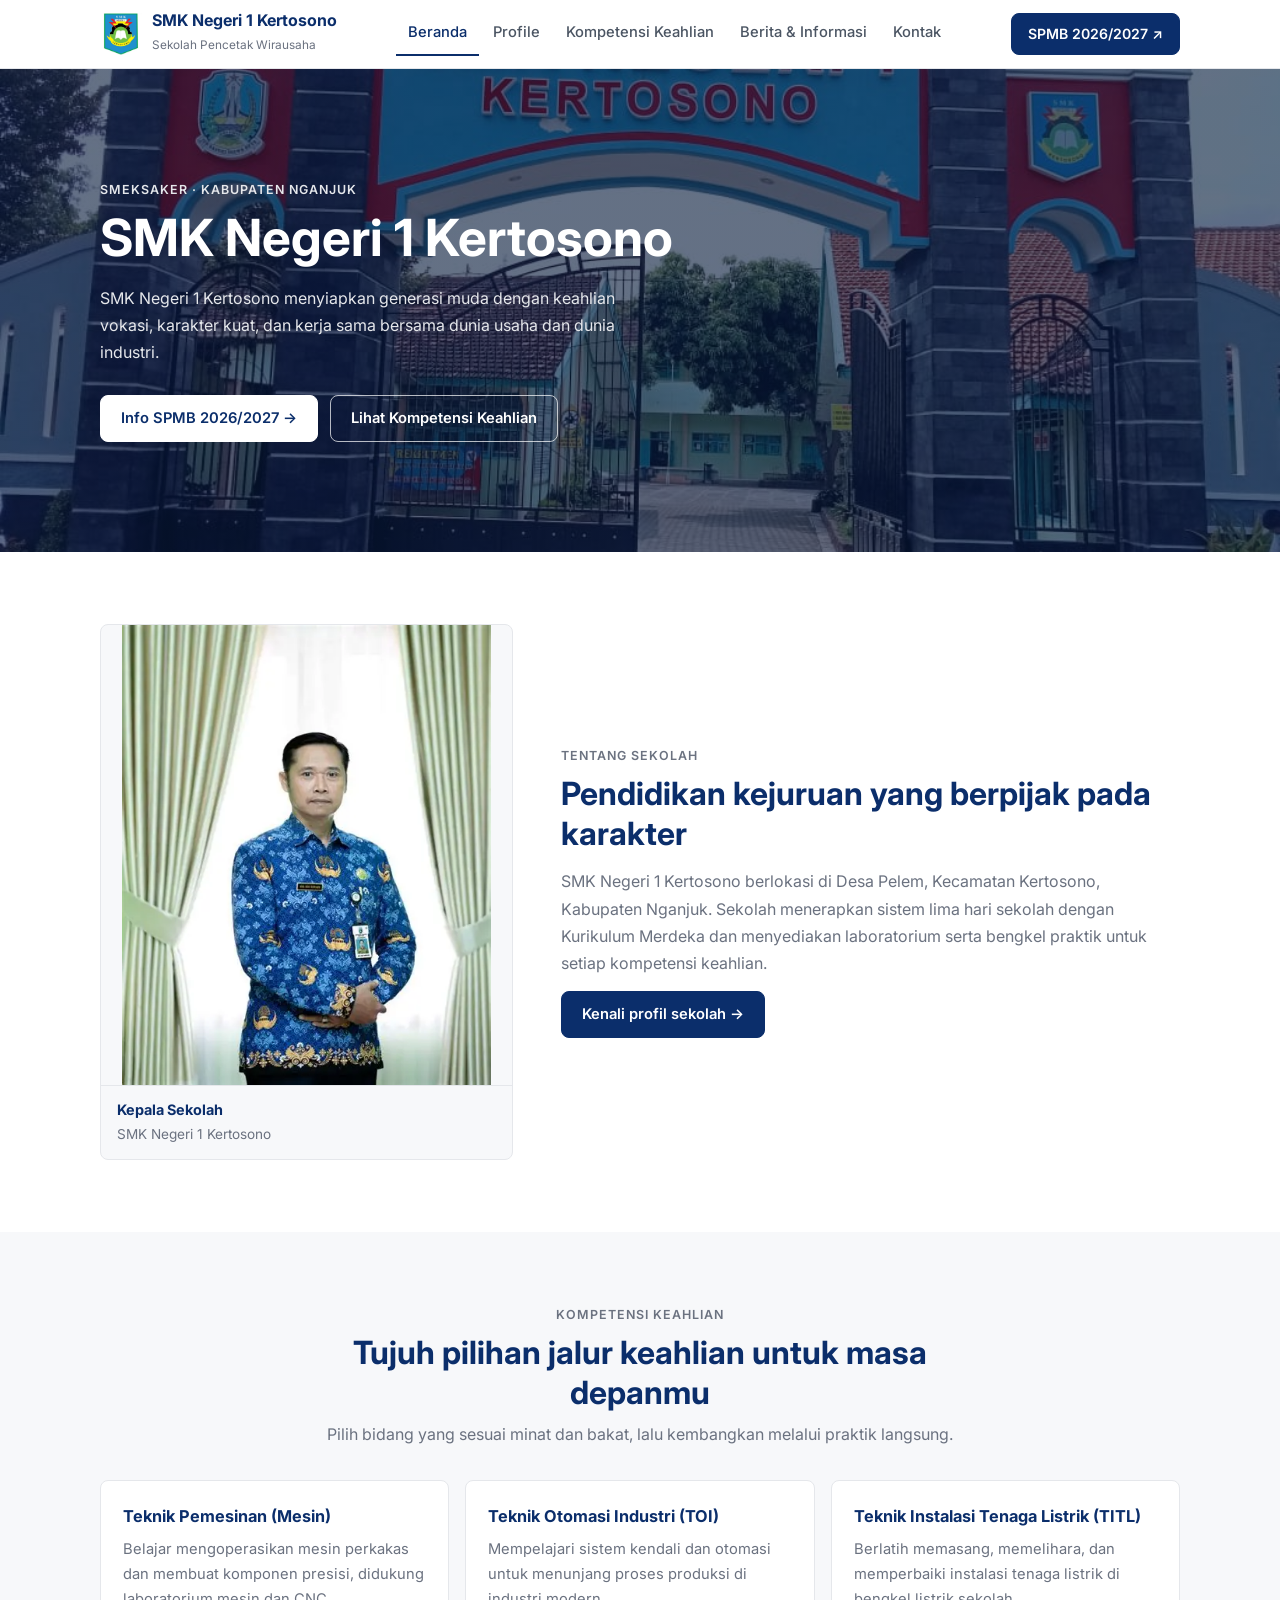
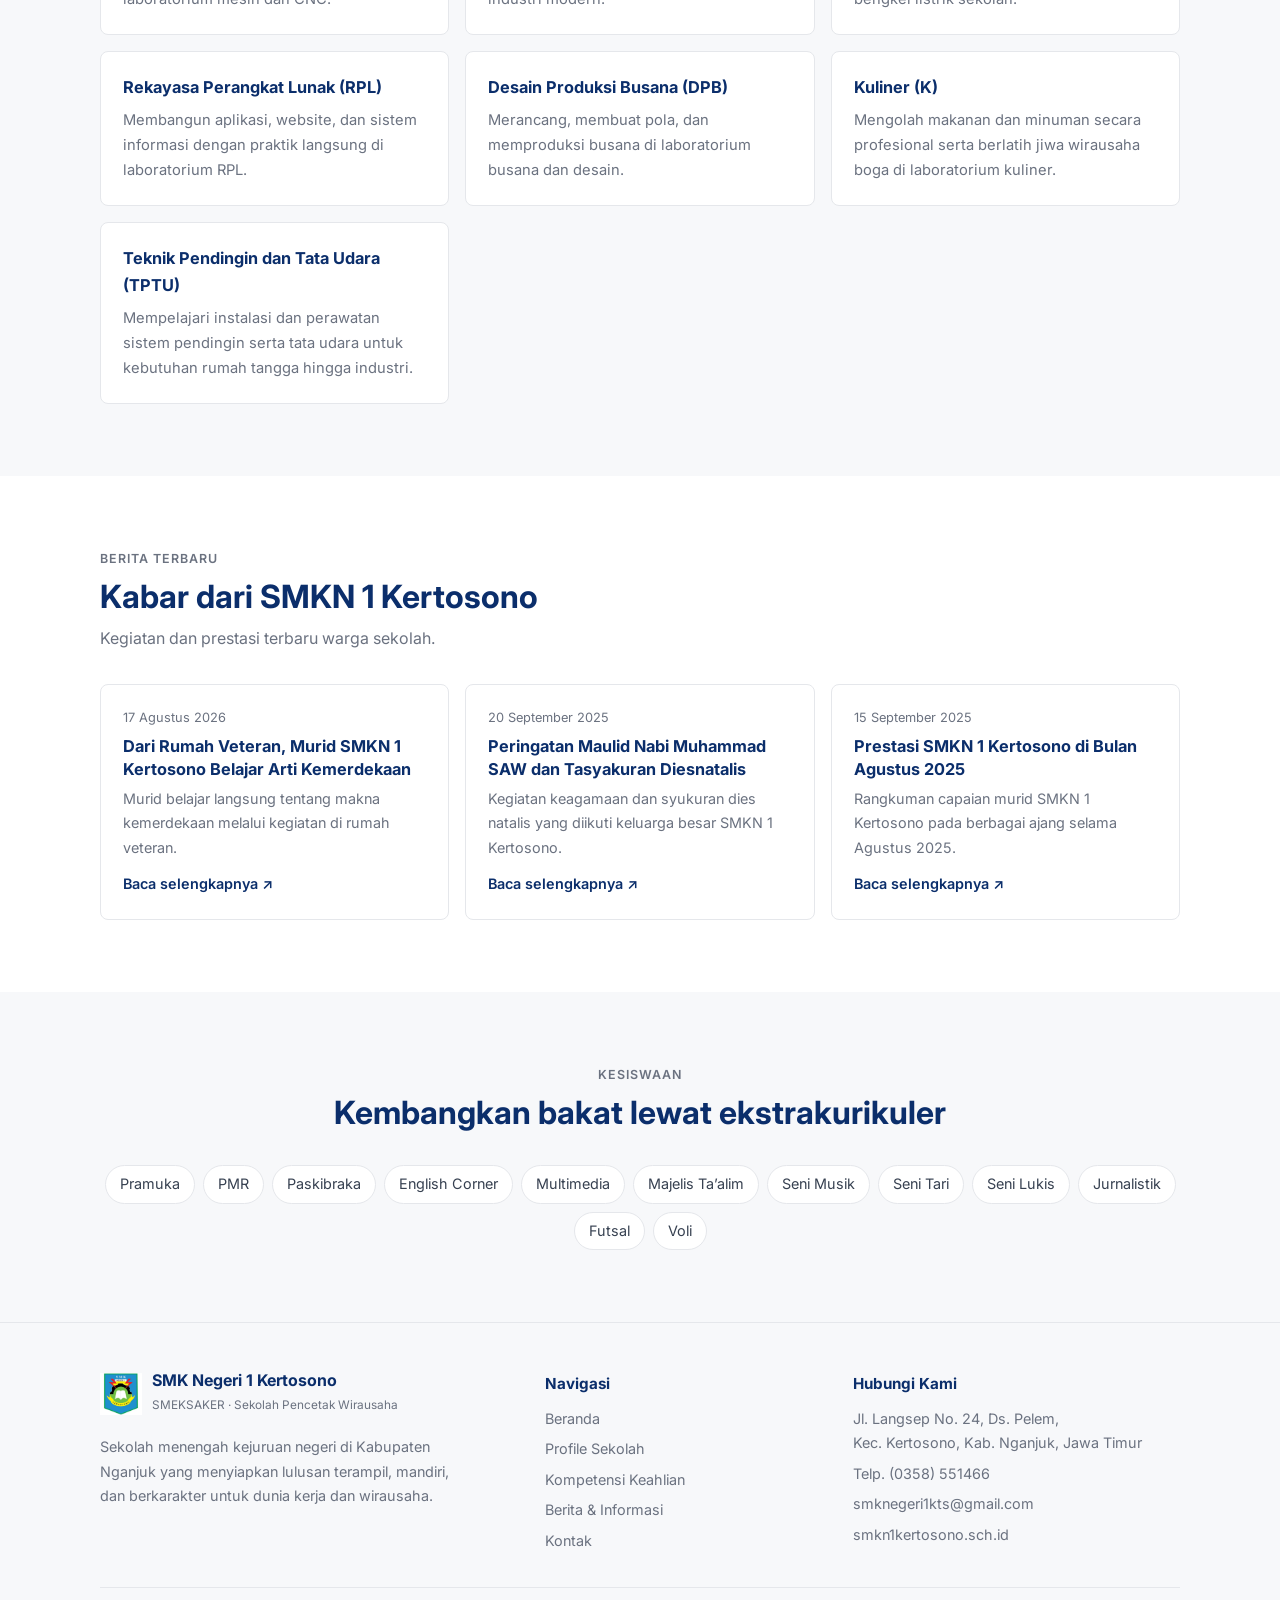
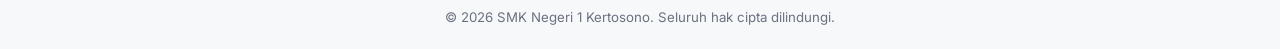
==== commit 7be10f1c: "Add files via upload" ====
--- a/index.html
+++ b/index.html
@@ -40,11 +40,6 @@
     <span class="eyebrow">Tentang Sekolah</span>
     <div class="section-heading" style="margin-bottom:14px"><h2>Pendidikan kejuruan yang berpijak pada karakter</h2></div>
     <p>SMK Negeri 1 Kertosono berlokasi di Desa Pelem, Kecamatan Kertosono, Kabupaten Nganjuk. Sekolah menerapkan sistem lima hari sekolah dengan Kurikulum Merdeka dan menyediakan laboratorium serta bengkel praktik untuk setiap kompetensi keahlian.</p>
-    <ul class="check-list">
-      <li>Visi: tenaga terampil, mandiri, dan berkualitas menghadapi globalisasi dunia kerja</li>
-      <li>Teaching Factory (TEFA) dan Lembaga Sertifikasi Profesi</li>
-      <li>Penanaman nilai religius, disiplin, jujur, dan kerja keras</li>
-    </ul>
     <a class="btn btn-primary" href="tentang.html">Kenali profil sekolah →</a>
   </div>
 </div></section>
